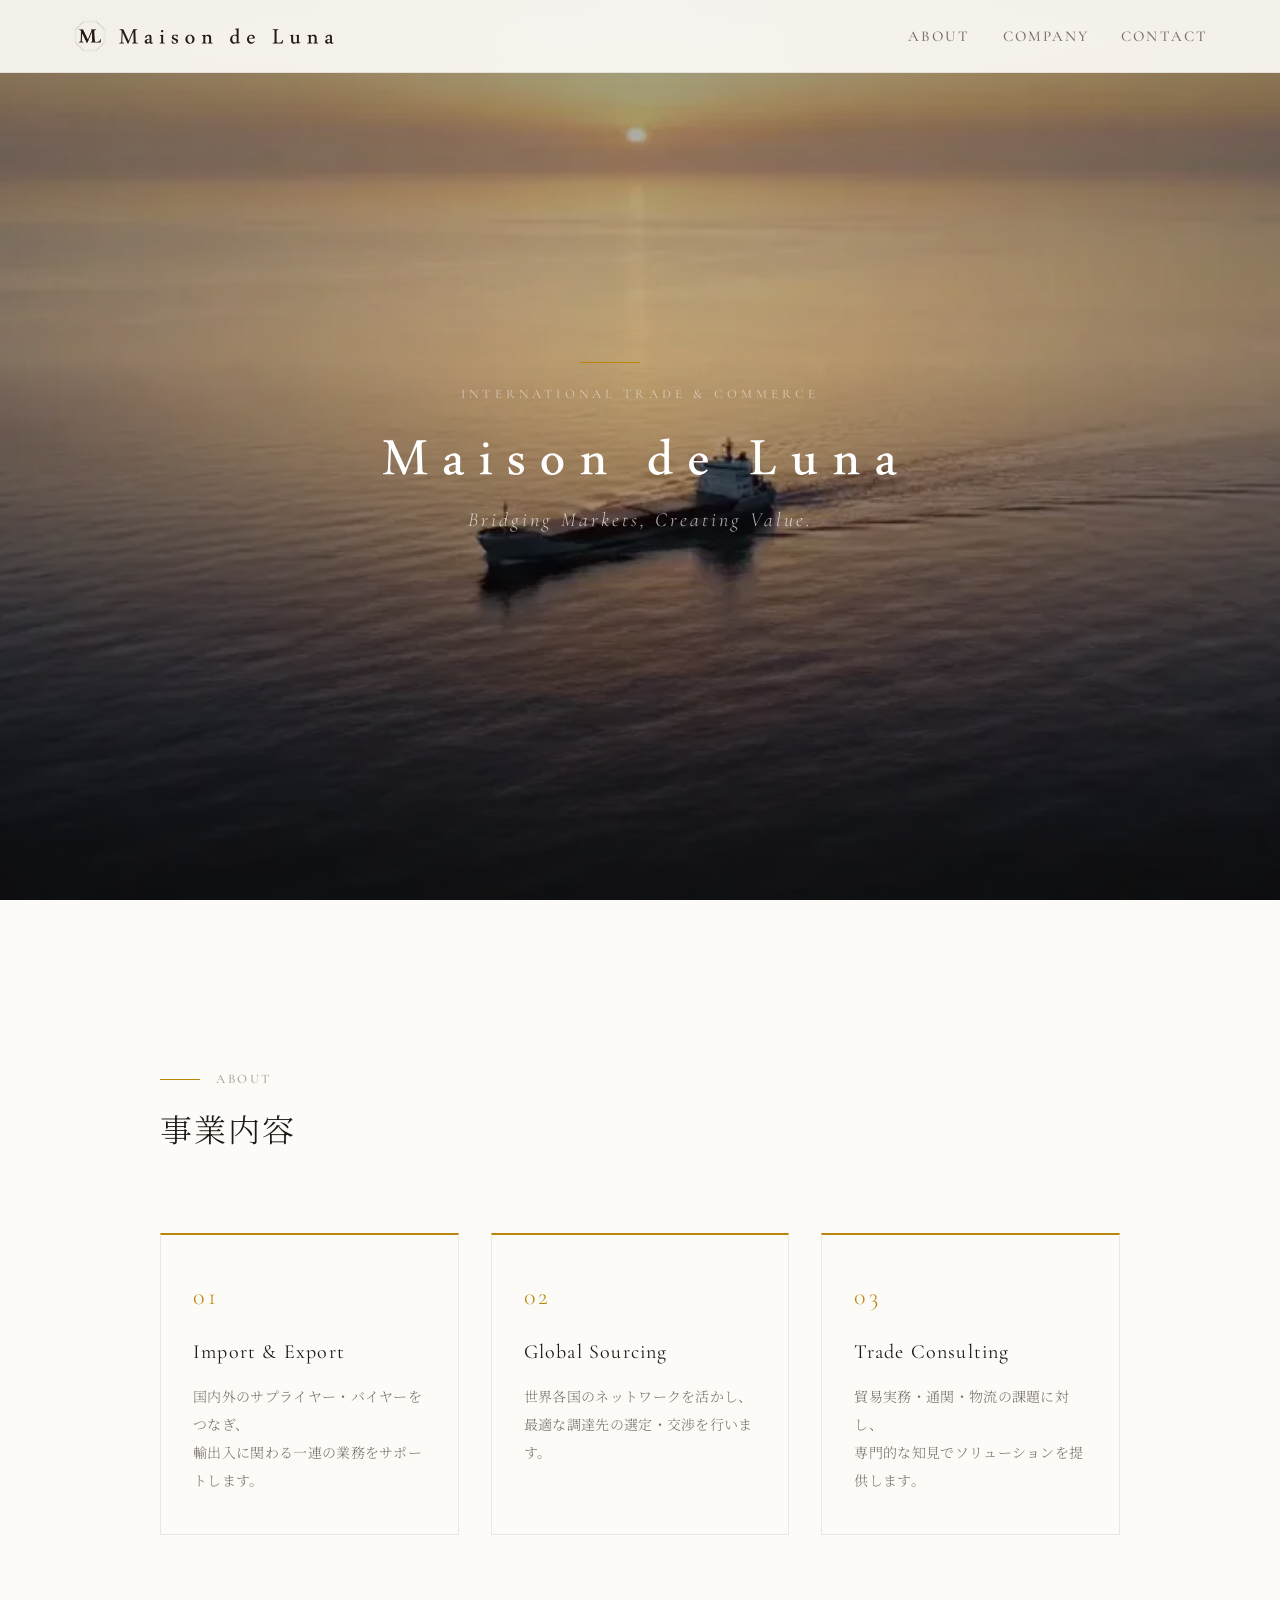
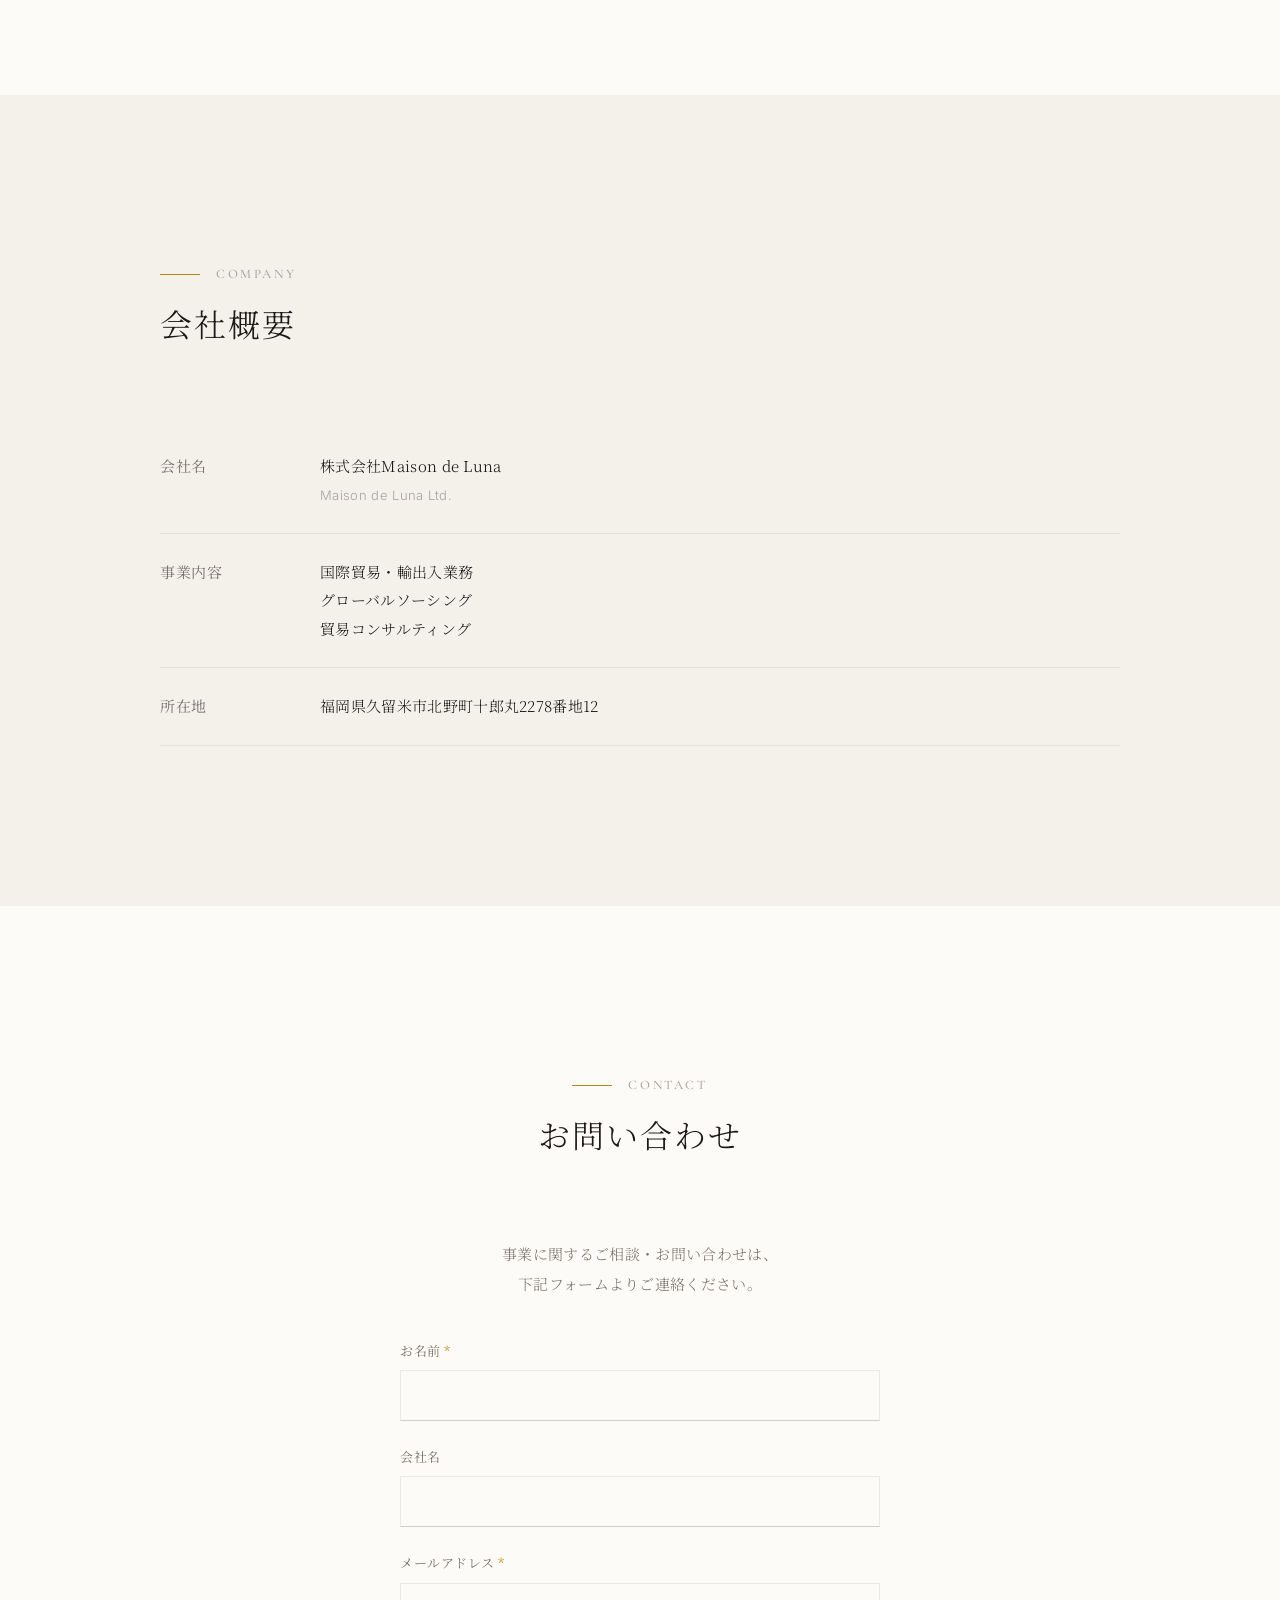
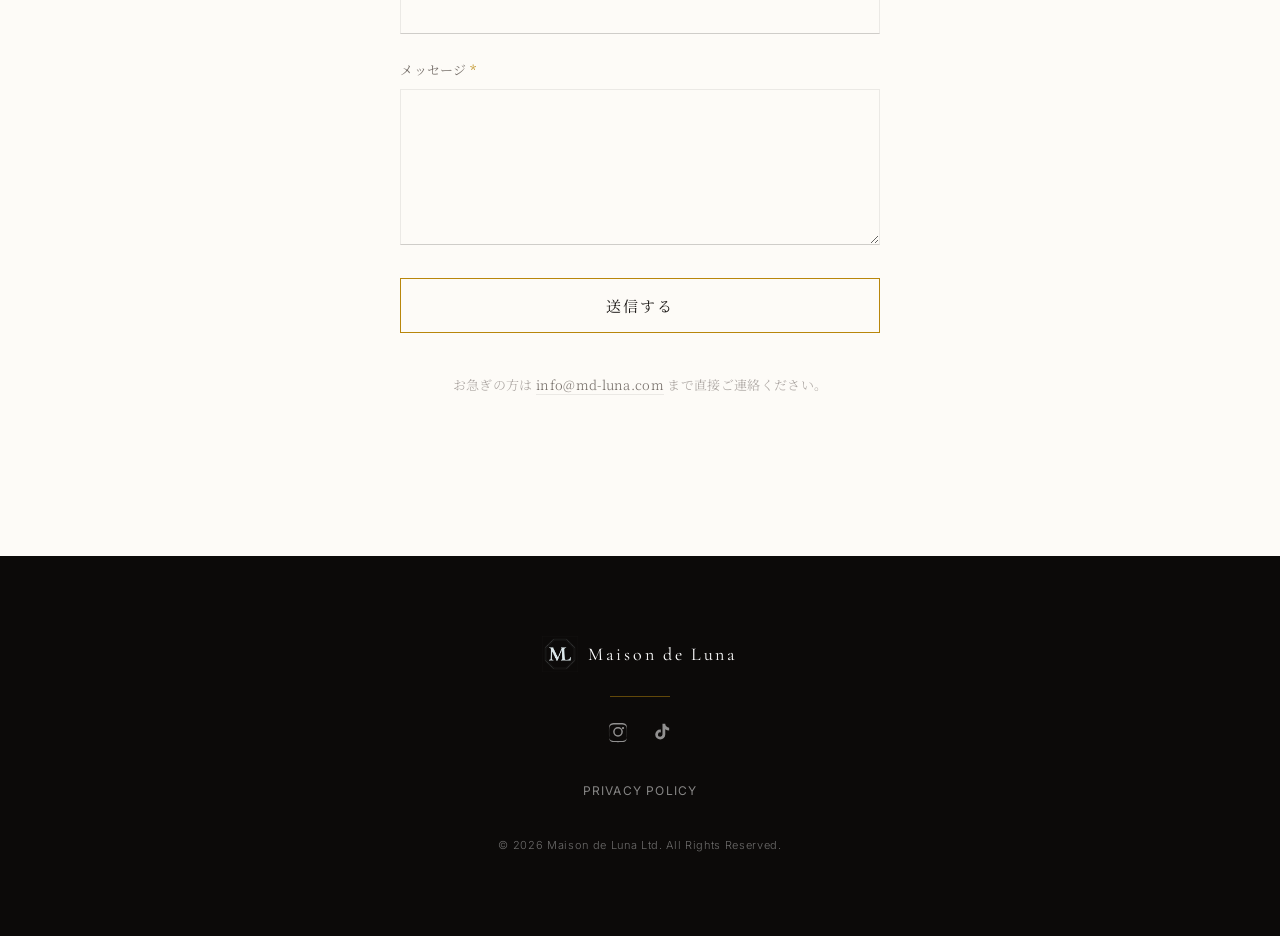
==== index.html @ da2bc2e0 "fix: ヘッダー/KVワードマークからLtd.を除去（Maison de Luna）" ====
<!DOCTYPE html>
<html lang="ja">
<head>
  <meta charset="UTF-8">
  <meta name="viewport" content="width=device-width, initial-scale=1.0">
  <!-- Google Tag Manager -->
  <script>(function(w,d,s,l,i){w[l]=w[l]||[];w[l].push({'gtm.start':
  new Date().getTime(),event:'gtm.js'});var f=d.getElementsByTagName(s)[0],
  j=d.createElement(s),dl=l!='dataLayer'?'&l='+l:'';j.async=true;j.src=
  'https://www.googletagmanager.com/gtm.js?id='+i+dl;f.parentNode.insertBefore(j,f);
  })(window,document,'script','dataLayer','GTM-WRMP6C37');</script>
  <!-- End Google Tag Manager -->
  <title>Maison de Luna | International Trade & Commerce</title>
  <meta name="description" content="Maison de Luna Ltd. — グローバルな視点と確かなネットワークで、国際貿易・輸出入ビジネスをサポートします。">
  <meta property="og:title" content="Maison de Luna | International Trade & Commerce">
  <meta property="og:description" content="グローバルな視点と確かなネットワークで、国際貿易・輸出入ビジネスをサポートします。">
  <meta property="og:type" content="website">
  <meta property="og:url" content="https://md-luna.com/">
  <meta property="og:image" content="https://md-luna.com/assets/og-image-wide.webp">
  <meta property="og:image:width" content="1344">
  <meta property="og:image:height" content="768">
  <link rel="icon" type="image/webp" href="assets/logo.png">
  <link rel="apple-touch-icon" href="assets/logo.png">
  <link rel="preconnect" href="https://fonts.googleapis.com">
  <link rel="preconnect" href="https://fonts.gstatic.com" crossorigin>
  <link href="https://fonts.googleapis.com/css2?family=Cormorant+Garamond:ital,wght@0,300;0,400;0,500;1,300&family=Inter:wght@300;400&family=Noto+Serif+JP:wght@300;400&display=swap" rel="stylesheet">
  <link rel="stylesheet" href="styles.css">
</head>
<body>

  <!-- Google Tag Manager (noscript) -->
  <noscript><iframe src="https://www.googletagmanager.com/ns.html?id=GTM-WRMP6C37"
  height="0" width="0" style="display:none;visibility:hidden"></iframe></noscript>
  <!-- End Google Tag Manager (noscript) -->

  <!-- ===== Header ===== -->
  <header class="header">
    <div class="header__inner">
      <a href="/" class="header__logo">
        <img src="assets/logo.png" alt="" class="header__logo-image">
        <img src="assets/logo_name.svg" alt="Maison de Luna" class="header__logo-name">
      </a>
      <nav class="header__nav" aria-label="Primary">
        <a href="#about">About</a>
        <a href="#company">Company</a>
        <a href="#contact">Contact</a>
      </nav>
    </div>
  </header>

  <!-- ===== Hero ===== -->
  <section class="hero">
    <video class="hero__video" autoplay muted loop playsinline poster="assets/hero-bg.webp" aria-hidden="true">
      <source src="assets/hero-bg.mp4" type="video/mp4">
    </video>
    <div class="hero__ornament" aria-hidden="true"></div>
    <div class="hero__inner">
      <p class="hero__sub">International Trade & Commerce</p>
      <h1 class="hero__title"><img src="assets/logo_name.svg" alt="Maison de Luna" class="hero__title-logo"></h1>
      <p class="hero__lead">Bridging Markets, Creating Value.</p>
    </div>
  </section>

  <!-- ===== About ===== -->
  <section class="section" id="about">
    <div class="section__inner">
      <span class="section__label js-reveal">About</span>
      <h2 class="section__heading js-reveal">事業内容</h2>

      <div class="about-grid">
        <div class="about-card js-reveal">
          <span class="about-card__num">01</span>
          <h3 class="about-card__title">Import & Export</h3>
          <p class="about-card__text">国内外のサプライヤー・バイヤーをつなぎ、<br>輸出入に関わる一連の業務をサポートします。</p>
        </div>
        <div class="about-card js-reveal">
          <span class="about-card__num">02</span>
          <h3 class="about-card__title">Global Sourcing</h3>
          <p class="about-card__text">世界各国のネットワークを活かし、<br>最適な調達先の選定・交渉を行います。</p>
        </div>
        <div class="about-card js-reveal">
          <span class="about-card__num">03</span>
          <h3 class="about-card__title">Trade Consulting</h3>
          <p class="about-card__text">貿易実務・通関・物流の課題に対し、<br>専門的な知見でソリューションを提供します。</p>
        </div>
      </div>
    </div>
  </section>

  <!-- ===== Company ===== -->
  <section class="section section--dark" id="company">
    <div class="section__inner">
      <span class="section__label js-reveal">Company</span>
      <h2 class="section__heading js-reveal">会社概要</h2>

      <table class="info-table js-reveal">
        <tbody>
          <tr>
            <th>会社名</th>
            <td>株式会社Maison de Luna<br><span class="info-table__en">Maison de Luna Ltd.</span></td>
          </tr>
          <tr>
            <th>事業内容</th>
            <td>国際貿易・輸出入業務<br>グローバルソーシング<br>貿易コンサルティング</td>
          </tr>
          <tr>
            <th>所在地</th>
            <td>福岡県久留米市北野町十郎丸2278番地12</td>
          </tr>
        </tbody>
      </table>
    </div>
  </section>

  <!-- ===== Contact ===== -->
  <section class="section" id="contact">
    <div class="section__inner section__inner--narrow">
      <span class="section__label js-reveal">Contact</span>
      <h2 class="section__heading js-reveal">お問い合わせ</h2>
      <p class="contact-lead js-reveal">事業に関するご相談・お問い合わせは、<br>下記フォームよりご連絡ください。</p>

      <form class="contact-form js-reveal" action="https://formspree.io/f/xqewqoyg" method="POST">
        <div class="contact-form__group">
          <label class="contact-form__label" for="name">お名前 <span class="contact-form__required">*</span></label>
          <input class="contact-form__input" type="text" id="name" name="name" required autocomplete="name">
        </div>
        <div class="contact-form__group">
          <label class="contact-form__label" for="company">会社名</label>
          <input class="contact-form__input" type="text" id="company" name="company" autocomplete="organization">
        </div>
        <div class="contact-form__group">
          <label class="contact-form__label" for="email">メールアドレス <span class="contact-form__required">*</span></label>
          <input class="contact-form__input" type="email" id="email" name="email" required autocomplete="email">
        </div>
        <div class="contact-form__group">
          <label class="contact-form__label" for="message">メッセージ <span class="contact-form__required">*</span></label>
          <textarea class="contact-form__textarea" id="message" name="message" rows="6" required></textarea>
        </div>
        <button class="contact-form__submit" type="submit">送信する</button>
      </form>

      <p class="contact-note js-reveal">お急ぎの方は <a href="mailto:info@md-luna.com">info@md-luna.com</a> まで直接ご連絡ください。</p>
    </div>
  </section>

  <!-- ===== Footer ===== -->
  <footer class="footer">
    <div class="footer__inner">
      <p class="footer__logo">
        <img src="assets/logo.png" alt="Maison de Luna" class="footer__logo-image">
        Maison de Luna
      </p>
      <span class="footer__separator" aria-hidden="true"></span>
      <div class="footer__social">
        <a href="https://www.instagram.com/maison_de_luna_jp/" target="_blank" rel="noopener noreferrer" aria-label="Instagram（新しいタブで開く）">
          <svg class="footer__social-icon" viewBox="0 0 24 24" aria-hidden="true" focusable="false"><path d="M12 2.16c3.2 0 3.58.01 4.85.07 1.17.05 1.8.25 2.23.41.56.22.96.48 1.38.9.42.42.68.82.9 1.38.16.42.36 1.06.41 2.23.06 1.27.07 1.65.07 4.85s-.01 3.58-.07 4.85c-.05 1.17-.25 1.8-.41 2.23-.22.56-.48.96-.9 1.38-.42.42-.82.68-1.38.9-.42.16-1.06.36-2.23.41-1.27.06-1.65.07-4.85.07s-3.58-.01-4.85-.07c-1.17-.05-1.8-.25-2.23-.41a3.72 3.72 0 0 1-1.38-.9 3.72 3.72 0 0 1-.9-1.38c-.16-.42-.36-1.06-.41-2.23C2.17 15.58 2.16 15.2 2.16 12s.01-3.58.07-4.85c.05-1.17.25-1.8.41-2.23.22-.56.48-.96.9-1.38.42-.42.82-.68 1.38-.9.42-.16 1.06-.36 2.23-.41C8.42 2.17 8.8 2.16 12 2.16Zm0 1.62c-3.15 0-3.52.01-4.76.07-1.15.05-1.77.24-2.19.41-.55.21-.94.47-1.35.88-.41.41-.67.8-.88 1.35-.16.42-.36 1.04-.41 2.19-.06 1.24-.07 1.61-.07 4.76s.01 3.52.07 4.76c.05 1.15.24 1.77.41 2.19.21.55.47.94.88 1.35.41.41.8.67 1.35.88.42.16 1.04.36 2.19.41 1.24.06 1.61.07 4.76.07s3.52-.01 4.76-.07c1.15-.05 1.77-.24 2.19-.41.55-.21.94-.47 1.35-.88.41-.41.67-.8.88-1.35.16-.42.36-1.04.41-2.19.06-1.24.07-1.61.07-4.76s-.01-3.52-.07-4.76c-.05-1.15-.24-1.77-.41-2.19a3.63 3.63 0 0 0-.88-1.35 3.63 3.63 0 0 0-1.35-.88c-.42-.16-1.04-.36-2.19-.41-1.24-.06-1.61-.07-4.76-.07Zm0 2.76a5.3 5.3 0 1 1 0 10.6 5.3 5.3 0 0 1 0-10.6Zm0 1.62a3.68 3.68 0 1 0 0 7.36 3.68 3.68 0 0 0 0-7.36Zm5.49-1.63a1.24 1.24 0 1 1 0 2.48 1.24 1.24 0 0 1 0-2.48Z"/></svg>
        </a>
        <a href="https://www.tiktok.com/@maison_de_luna_jp" target="_blank" rel="noopener noreferrer" aria-label="TikTok（新しいタブで開く）">
          <svg class="footer__social-icon" viewBox="0 0 24 24" aria-hidden="true" focusable="false"><path d="M16.6 5.82a4.28 4.28 0 0 1-1.05-2.82h-3.02v11.86a2.44 2.44 0 0 1-2.44 2.35 2.44 2.44 0 1 1 .64-4.79V9.36a5.48 5.48 0 0 0-.64-.04 5.48 5.48 0 1 0 5.48 5.48V8.98a7.26 7.26 0 0 0 4.24 1.36V7.32a4.28 4.28 0 0 1-3.21-1.5Z"/></svg>
        </a>
      </div>
      <nav class="footer__nav">
        <a href="/privacy.html">Privacy Policy</a>
      </nav>
      <p class="footer__copy">&copy; 2026 Maison de Luna Ltd. All Rights Reserved.</p>
    </div>
  </footer>

  <script>
    // Scroll reveal — IntersectionObserver
    const observer = new IntersectionObserver((entries) => {
      entries.forEach(entry => {
        if (entry.isIntersecting) {
          entry.target.classList.add('is-visible');
          observer.unobserve(entry.target);
        }
      });
    }, { threshold: 0.15 });

    document.querySelectorAll('.js-reveal').forEach(el => observer.observe(el));

    // Header scroll state
    let ticking = false;
    window.addEventListener('scroll', () => {
      if (!ticking) {
        requestAnimationFrame(() => {
          document.querySelector('.header').classList.toggle('header--scrolled', window.scrollY > 10);
          ticking = false;
        });
        ticking = true;
      }
    });
  </script>

</body>
</html>
---- styles.css ----
/* ========================================
   Maison de Luna — Corporate Site
   Design: Luxury / Warm Monotone / Serif
   ======================================== */

/* --- Custom Properties --- */
:root {
  --color-bg: #FDFBF7;
  --color-bg-alt: #F4F1EB;
  --color-text: #1C1917;
  --color-text-muted: #78716C;
  --color-text-light: #A8A29E;
  --color-accent: #B8860B;
  --color-accent-light: rgba(184, 134, 11, 0.12);
  --color-border: rgba(28, 25, 23, 0.08);
  --color-hero-bg: #0C0A09;
  --color-footer-bg: #0C0A09;

  --font-serif: "Cormorant Garamond", "Noto Serif JP", serif;
  --font-sans: "Inter", "Noto Serif JP", sans-serif;
  --font-body-jp: "Noto Serif JP", serif;

  --ease-luxury: cubic-bezier(0.25, 0.46, 0.45, 0.94);
}

/* --- Reset & Base --- */
*,
*::before,
*::after {
  margin: 0;
  padding: 0;
  box-sizing: border-box;
}

html {
  font-size: 16px;
  scroll-behavior: smooth;
  -webkit-font-smoothing: antialiased;
  -moz-osx-font-smoothing: grayscale;
}

body {
  font-family: var(--font-sans);
  font-weight: 300;
  color: var(--color-text);
  background: var(--color-bg);
  line-height: 1.8;
  letter-spacing: 0.02em;
}

a {
  color: inherit;
  text-decoration: none;
}

img {
  max-width: 100%;
  height: auto;
  display: block;
}

/* --- Scroll offset for fixed header --- */
[id] {
  scroll-margin-top: 80px;
}

/* --- Header --- */
.header {
  position: fixed;
  top: 0;
  left: 0;
  right: 0;
  z-index: 100;
  background: rgba(253, 251, 247, 0.92);
  backdrop-filter: blur(12px);
  -webkit-backdrop-filter: blur(12px);
  border-bottom: 1px solid var(--color-border);
  transition: box-shadow 0.4s var(--ease-luxury), border-color 0.4s var(--ease-luxury);
}

.header--scrolled {
  box-shadow: 0 1px 20px rgba(0, 0, 0, 0.04);
  border-bottom-color: rgba(28, 25, 23, 0.1);
}

.header__inner {
  max-width: 1200px;
  margin: 0 auto;
  padding: 0 32px;
  height: 72px;
  display: flex;
  align-items: center;
  justify-content: space-between;
}

.header__logo {
  display: flex;
  align-items: center;
  gap: 10px;
  font-family: var(--font-serif);
  font-size: 1.25rem;
  font-weight: 400;
  letter-spacing: 0.12em;
  color: var(--color-text);
}

.header__logo-image {
  height: 36px;
  width: auto;
}

.header__logo-name {
  height: 18px;
  width: auto;
}

.header__nav {
  display: flex;
  gap: 32px;
}

.header__nav a {
  position: relative;
  font-family: var(--font-serif);
  font-size: 0.9375rem;
  font-weight: 500;
  letter-spacing: 0.14em;
  text-transform: uppercase;
  color: var(--color-text-muted);
  transition: color 0.3s var(--ease-luxury);
}

.header__nav a::after {
  content: "";
  position: absolute;
  bottom: -4px;
  left: 0;
  width: 100%;
  height: 1px;
  background: var(--color-accent);
  transform: scaleX(0);
  transform-origin: left;
  transition: transform 0.4s var(--ease-luxury);
}

.header__nav a:hover {
  color: var(--color-text);
}

.header__nav a:hover::after {
  transform: scaleX(1);
}

/* --- Hero --- */
.hero {
  min-height: 100vh;
  display: flex;
  align-items: center;
  justify-content: center;
  text-align: center;
  background: var(--color-hero-bg);
  color: #fff;
  position: relative;
  overflow: hidden;
}

.hero__video {
  position: absolute;
  inset: 0;
  width: 100%;
  height: 100%;
  object-fit: cover;
}

.hero::before {
  content: "";
  position: absolute;
  inset: 0;
  background: linear-gradient(180deg, rgba(12, 10, 9, 0.4) 0%, rgba(12, 10, 9, 0.2) 40%, rgba(12, 10, 9, 0.6) 100%);
  z-index: 1;
}

.hero::after {
  content: "";
  position: absolute;
  top: 65%;
  left: 50%;
  transform: translateX(-50%);
  width: min(40%, 320px);
  height: 1px;
  background: linear-gradient(90deg, transparent, rgba(184, 134, 11, 0.3), transparent);
  animation: heroLine 1.8s var(--ease-luxury) 1.5s both;
}

.hero__inner {
  position: relative;
  z-index: 1;
  padding: 0 32px;
}

/* Hero ornament — crescent moon arc */
.hero__ornament {
  position: absolute;
  top: 50%;
  left: 50%;
  transform: translate(-50%, -50%);
  width: 240px;
  height: 240px;
  border: 1px solid rgba(184, 134, 11, 0.08);
  border-radius: 50%;
  pointer-events: none;
  z-index: 2;
  animation: heroOrnament 2s var(--ease-luxury) 0.3s both;
}

.hero__sub {
  font-family: var(--font-serif);
  font-size: 0.8125rem;
  font-weight: 500;
  letter-spacing: 0.32em;
  text-transform: uppercase;
  color: rgba(255, 255, 255, 0.45);
  margin-bottom: 28px;
  position: relative;
  display: inline-block;
  animation: heroFadeUp 1s var(--ease-luxury) 0.3s both;
}

.hero__sub::before {
  content: "";
  display: block;
  width: 60px;
  height: 1px;
  background: var(--color-accent);
  margin: 0 auto 20px;
  animation: heroLine 1s var(--ease-luxury) 0.1s both;
}

.hero__title {
  font-family: var(--font-serif);
  font-size: clamp(2.5rem, 6vw, 4.5rem);
  font-weight: 300;
  letter-spacing: 0.20em;
  line-height: 1.2;
  margin-bottom: 24px;
  animation: heroFadeUp 1.2s var(--ease-luxury) 0.6s both;
}

/* KV ワードマーク（logo_name.svg）。内部塗り(near-black)を純白へ反転して動画上で表示 */
.hero__title-logo {
  display: block;
  width: min(520px, 74vw);
  max-width: 100%;
  height: auto;
  margin: 0 auto;
  filter: brightness(0) invert(1);
}

.hero__lead {
  font-family: var(--font-serif);
  font-size: clamp(1rem, 2vw, 1.25rem);
  font-weight: 300;
  font-style: italic;
  letter-spacing: 0.15em;
  color: rgba(255, 255, 255, 0.7);
  animation: heroFadeUp 1s var(--ease-luxury) 1.2s both;
}

/* Hero Animations */
@keyframes heroFadeUp {
  from {
    opacity: 0;
    transform: translateY(24px);
  }
  to {
    opacity: 1;
    transform: translateY(0);
  }
}

@keyframes heroLine {
  from {
    opacity: 0;
    transform: translateX(-50%) scaleX(0);
  }
  to {
    opacity: 1;
    transform: translateX(-50%) scaleX(1);
  }
}

@keyframes heroOrnament {
  from {
    opacity: 0;
    transform: translate(-50%, -50%) scale(0.8);
  }
  to {
    opacity: 1;
    transform: translate(-50%, -50%) scale(1);
  }
}

/* --- Section --- */
.section {
  padding: 160px 32px;
}

.section--dark {
  background: var(--color-bg-alt);
}

.section__inner {
  max-width: 960px;
  margin: 0 auto;
}

.section__inner--narrow {
  max-width: 640px;
  margin: 0 auto;
  text-align: center;
}

.section__label {
  display: inline-flex;
  align-items: center;
  gap: 16px;
  font-family: var(--font-serif);
  font-size: 0.8125rem;
  font-weight: 500;
  letter-spacing: 0.2em;
  text-transform: uppercase;
  color: var(--color-text-light);
  margin-bottom: 12px;
}

.section__label::before {
  content: "";
  display: block;
  width: 40px;
  height: 1px;
  background: var(--color-accent);
}

.section__heading {
  font-family: var(--font-serif);
  font-size: 2rem;
  font-weight: 300;
  letter-spacing: 0.06em;
  margin-bottom: 72px;
}

/* --- About Grid --- */
.about-grid {
  display: grid;
  grid-template-columns: repeat(3, 1fr);
  gap: 32px;
}

.about-card {
  padding: 40px 32px;
  border: 1px solid var(--color-border);
  border-top: 2px solid var(--color-accent);
  transition: transform 0.4s var(--ease-luxury), box-shadow 0.4s var(--ease-luxury);
}

.about-card:hover {
  transform: translateY(-4px);
  box-shadow: 0 12px 40px rgba(0, 0, 0, 0.06);
}

.about-card__num {
  display: block;
  font-family: var(--font-serif);
  font-size: 1.5rem;
  font-weight: 300;
  letter-spacing: 0.15em;
  color: var(--color-accent);
  margin-bottom: 16px;
}

.about-card__title {
  font-family: var(--font-serif);
  font-size: 1.25rem;
  font-weight: 400;
  letter-spacing: 0.06em;
  margin-bottom: 12px;
}

.about-card__text {
  font-family: var(--font-body-jp);
  font-size: 0.875rem;
  line-height: 2;
  color: var(--color-text-muted);
}

/* --- Info Table --- */
.info-table {
  width: 100%;
  border-collapse: collapse;
}

.info-table tr {
  border-bottom: 1px solid var(--color-border);
}

.info-table th,
.info-table td {
  padding: 24px 0;
  font-size: 0.9375rem;
  font-weight: 300;
  text-align: left;
  vertical-align: top;
}

.info-table th {
  width: 160px;
  color: var(--color-text-muted);
  font-family: var(--font-body-jp);
  font-weight: 400;
  letter-spacing: 0.04em;
}

.info-table td {
  font-family: var(--font-body-jp);
  color: var(--color-text);
  line-height: 1.9;
}

.info-table__en {
  font-family: var(--font-sans);
  font-size: 0.8125rem;
  color: var(--color-text-light);
}

/* --- Contact --- */
.contact-lead {
  font-family: var(--font-body-jp);
  font-size: 0.9375rem;
  color: var(--color-text-muted);
  line-height: 2;
  margin-bottom: 40px;
}

.contact-email {
  display: inline-block;
  font-family: var(--font-sans);
  font-size: 1.125rem;
  font-weight: 400;
  letter-spacing: 0.12em;
  color: var(--color-text);
  padding: 16px 48px;
  border: 1px solid var(--color-accent);
  transition: all 0.4s var(--ease-luxury);
}

.contact-email:hover {
  background: var(--color-accent);
  color: #fff;
  transform: scale(1.02);
}

/* --- Contact Form --- */
.contact-form {
  max-width: 480px;
  margin: 0 auto 40px;
  text-align: left;
}

.contact-form__group {
  margin-bottom: 24px;
}

.contact-form__label {
  display: block;
  font-family: var(--font-body-jp);
  font-size: 0.8125rem;
  font-weight: 400;
  letter-spacing: 0.04em;
  color: var(--color-text-muted);
  margin-bottom: 8px;
}

.contact-form__required {
  color: var(--color-accent);
}

.contact-form__input,
.contact-form__textarea {
  width: 100%;
  font-family: var(--font-body-jp);
  font-size: 0.9375rem;
  font-weight: 300;
  color: var(--color-text);
  background: var(--color-bg);
  border: 1px solid var(--color-border);
  border-bottom: 1px solid rgba(28, 25, 23, 0.2);
  padding: 14px 16px;
  outline: none;
  transition: border-color 0.3s var(--ease-luxury), outline-color 0.3s var(--ease-luxury);
}

.contact-form__input:focus,
.contact-form__textarea:focus {
  border-color: var(--color-accent);
  outline: 2px solid var(--color-accent);
  outline-offset: 2px;
}

.contact-form__textarea {
  resize: vertical;
  min-height: 140px;
}

.contact-form__submit {
  display: block;
  width: 100%;
  font-family: var(--font-body-jp);
  font-size: 0.9375rem;
  font-weight: 400;
  letter-spacing: 0.12em;
  color: var(--color-text);
  background: transparent;
  border: 1px solid var(--color-accent);
  padding: 16px;
  cursor: pointer;
  transition: all 0.4s var(--ease-luxury);
}

.contact-form__submit:hover {
  background: var(--color-accent);
  color: #fff;
  transform: scale(1.02);
}

.contact-note {
  font-family: var(--font-body-jp);
  font-size: 0.8125rem;
  color: var(--color-text-light);
  text-align: center;
}

.contact-note a {
  color: var(--color-text-muted);
  border-bottom: 1px solid var(--color-border);
  transition: color 0.3s var(--ease-luxury), border-color 0.3s var(--ease-luxury);
}

.contact-note a:hover {
  color: var(--color-accent);
  border-color: var(--color-accent);
}

/* --- Footer --- */
.footer {
  background: var(--color-footer-bg);
  color: #fff;
  padding: 80px 32px;
  text-align: center;
}

.footer__inner {
  max-width: 960px;
  margin: 0 auto;
}

.footer__logo {
  display: flex;
  align-items: center;
  justify-content: center;
  gap: 10px;
  font-family: var(--font-serif);
  font-size: 1.125rem;
  font-weight: 400;
  letter-spacing: 0.15em;
  margin-bottom: 24px;
}

.footer__logo-image {
  height: 36px;
  width: auto;
  filter: invert(1);
}

.footer__separator {
  display: block;
  width: 60px;
  height: 1px;
  background: var(--color-accent);
  margin: 0 auto 24px;
  opacity: 0.5;
}

/* --- Footer Social --- */
.footer__social {
  display: flex;
  align-items: center;
  justify-content: center;
  gap: 22px;
  margin-bottom: 32px;
}

.footer__social a {
  display: inline-flex;
  color: rgba(255, 255, 255, 0.55);
  transition: color 0.3s var(--ease-luxury);
}

.footer__social a:hover {
  color: var(--color-accent);
}

.footer__social a:focus-visible {
  outline: 2px solid var(--color-accent);
  outline-offset: 4px;
  border-radius: 2px;
}

.footer__social-icon {
  width: 22px;
  height: 22px;
  fill: currentColor;
  display: block;
}

.footer__nav {
  margin-bottom: 32px;
}

.footer__nav a {
  position: relative;
  font-size: 0.75rem;
  font-weight: 400;
  letter-spacing: 0.1em;
  text-transform: uppercase;
  color: rgba(255, 255, 255, 0.5);
  transition: color 0.3s var(--ease-luxury);
}

.footer__nav a:hover {
  color: #fff;
}

.footer__copy {
  font-size: 0.6875rem;
  color: rgba(255, 255, 255, 0.4);
  letter-spacing: 0.06em;
}

/* --- Privacy Page --- */
.section--privacy {
  padding-top: 160px;
}

.privacy-body {
  max-width: 720px;
}

.privacy-body p {
  font-family: var(--font-body-jp);
  font-size: 0.9375rem;
  color: var(--color-text-muted);
  line-height: 2;
  margin-bottom: 20px;
}

.privacy-body h2 {
  font-family: var(--font-serif);
  font-size: 1.0625rem;
  font-weight: 400;
  letter-spacing: 0.04em;
  color: var(--color-text);
  margin-top: 40px;
  margin-bottom: 12px;
}

.privacy-body ul {
  margin: 0 0 20px 24px;
  font-family: var(--font-body-jp);
  font-size: 0.9375rem;
  color: var(--color-text-muted);
  line-height: 2;
}

.privacy-date {
  margin-top: 56px;
  font-size: 0.8125rem;
  color: var(--color-text-light);
}

/* --- Scroll Reveal Animation --- */
.js-reveal {
  opacity: 0;
  transform: translateY(24px);
  transition: opacity 0.8s var(--ease-luxury), transform 0.8s var(--ease-luxury);
}

.js-reveal.is-visible {
  opacity: 1;
  transform: translateY(0);
}

/* Stagger delays for about cards */
.about-card.js-reveal:nth-child(2) { transition-delay: 0.15s; }
.about-card.js-reveal:nth-child(3) { transition-delay: 0.3s; }

/* --- Responsive --- */
@media (max-width: 768px) {
  [id] {
    scroll-margin-top: 68px;
  }

  .header__inner {
    padding: 0 10px;
    height: 60px;
  }

  .header__nav {
    gap: 20px;
  }

  .header__nav a {
    font-size: 0.8125rem;
    letter-spacing: 0.1em;
  }

  /* モバイルはヘッダー幅が狭く、長いワードマーク＋ナビが収まらないため
     ヘッダーは月マーク(logo.png)のみ表示。ワードマークはヒーローで大きく見せる */
  .header__logo-name {
    display: none;
  }

  .hero {
    min-height: 85vh;
  }

  .hero__sub {
    font-size: 0.625rem;
    letter-spacing: 0.08em;
  }

  .hero__ornament {
    width: 160px;
    height: 160px;
  }

  .section {
    padding: 100px 24px;
  }

  .section__heading {
    font-size: 1.625rem;
    margin-bottom: 48px;
  }

  .about-grid {
    grid-template-columns: 1fr;
    gap: 24px;
  }

  .about-card {
    padding: 32px 24px;
  }

  .info-table th {
    display: block;
    width: 100%;
    padding-bottom: 4px;
  }

  .info-table td {
    display: block;
    padding-top: 0;
    padding-bottom: 20px;
  }

  .contact-email {
    display: block;
    width: 100%;
    text-align: center;
    font-size: 0.9375rem;
    padding: 16px 24px;
  }

  .section--privacy {
    padding-top: 100px;
  }

  .footer {
    padding: 56px 20px;
  }

  /* Smaller reveal distance on mobile */
  .js-reveal {
    transform: translateY(16px);
  }
}

/* --- Accessibility --- */
@media (prefers-reduced-motion: reduce) {
  .js-reveal {
    opacity: 1;
    transform: none;
    transition: none;
  }
  .hero__inner * {
    animation: none !important;
    opacity: 1 !important;
    transform: none !important;
  }
  .hero__ornament {
    animation: none !important;
    opacity: 1 !important;
  }
  .hero::after {
    animation: none !important;
    opacity: 1 !important;
  }
  html {
    scroll-behavior: auto;
  }
}
/* cache-bust 1776503434 */
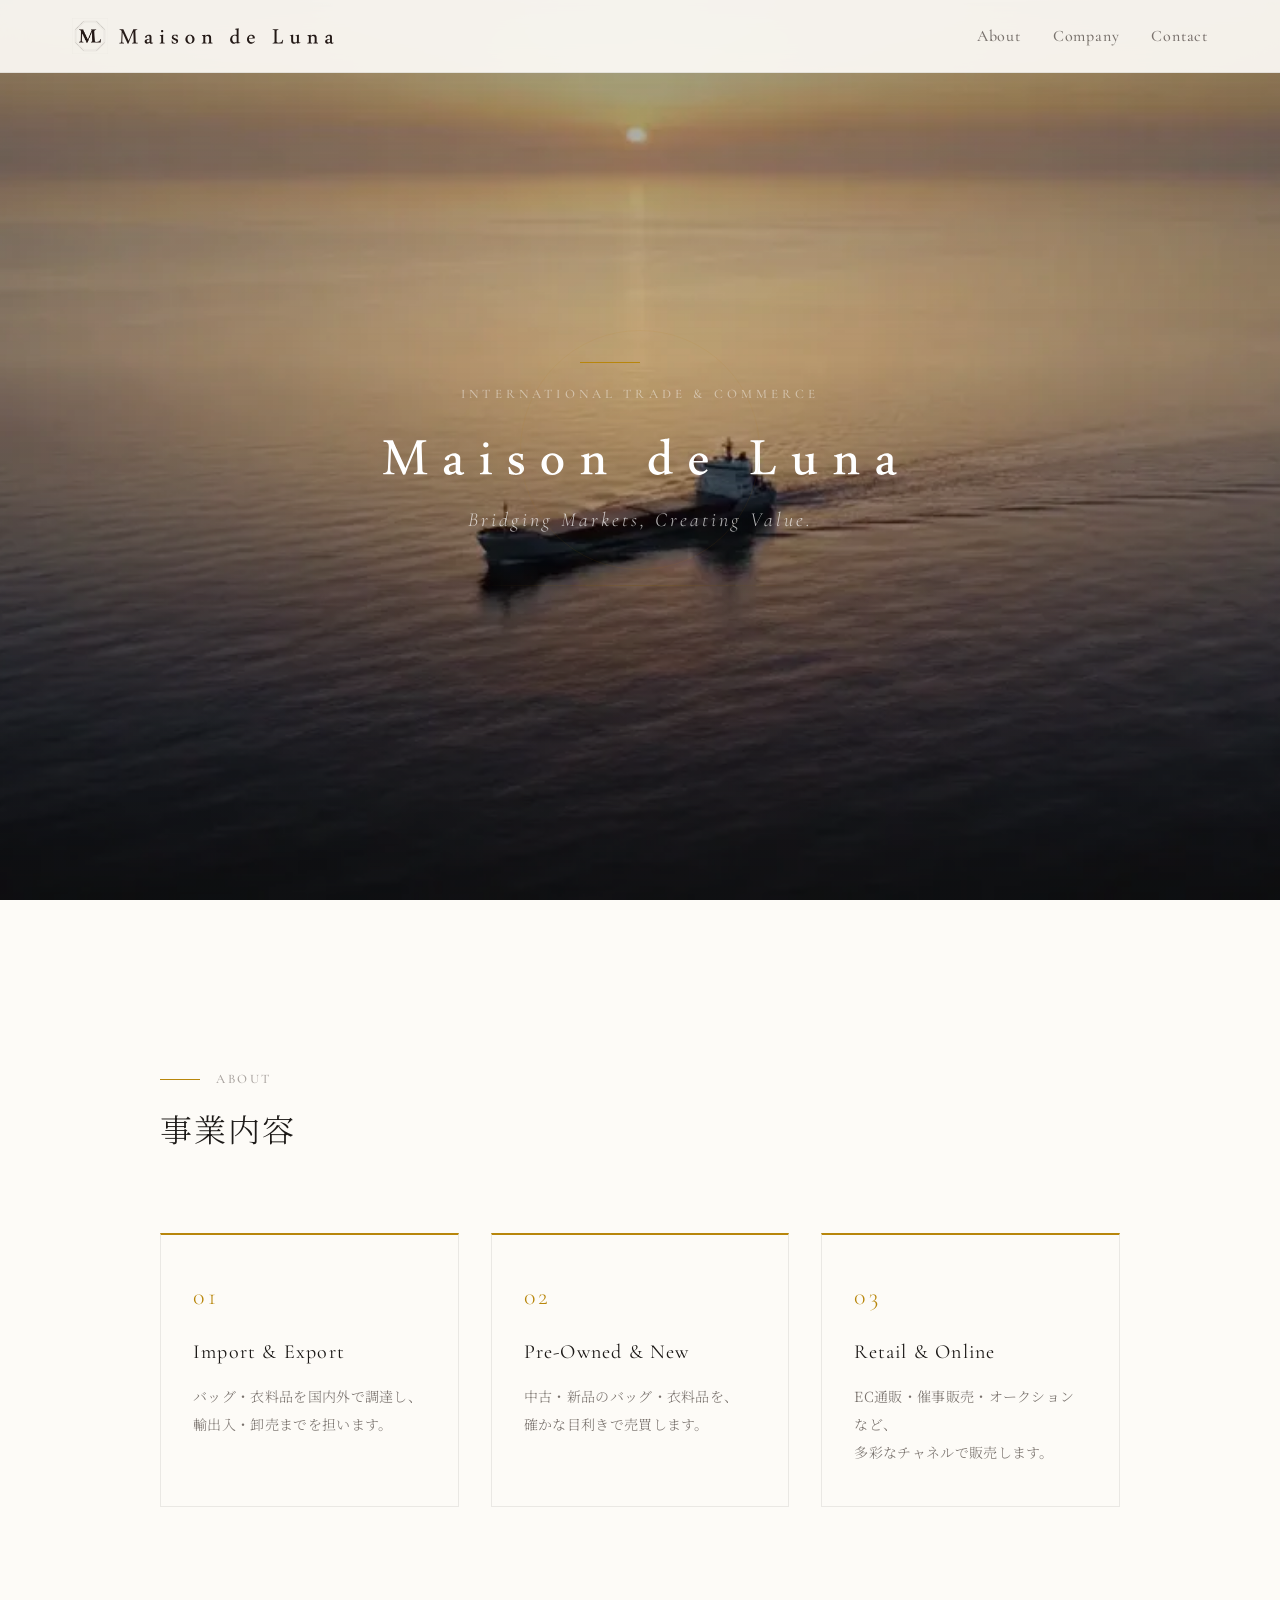
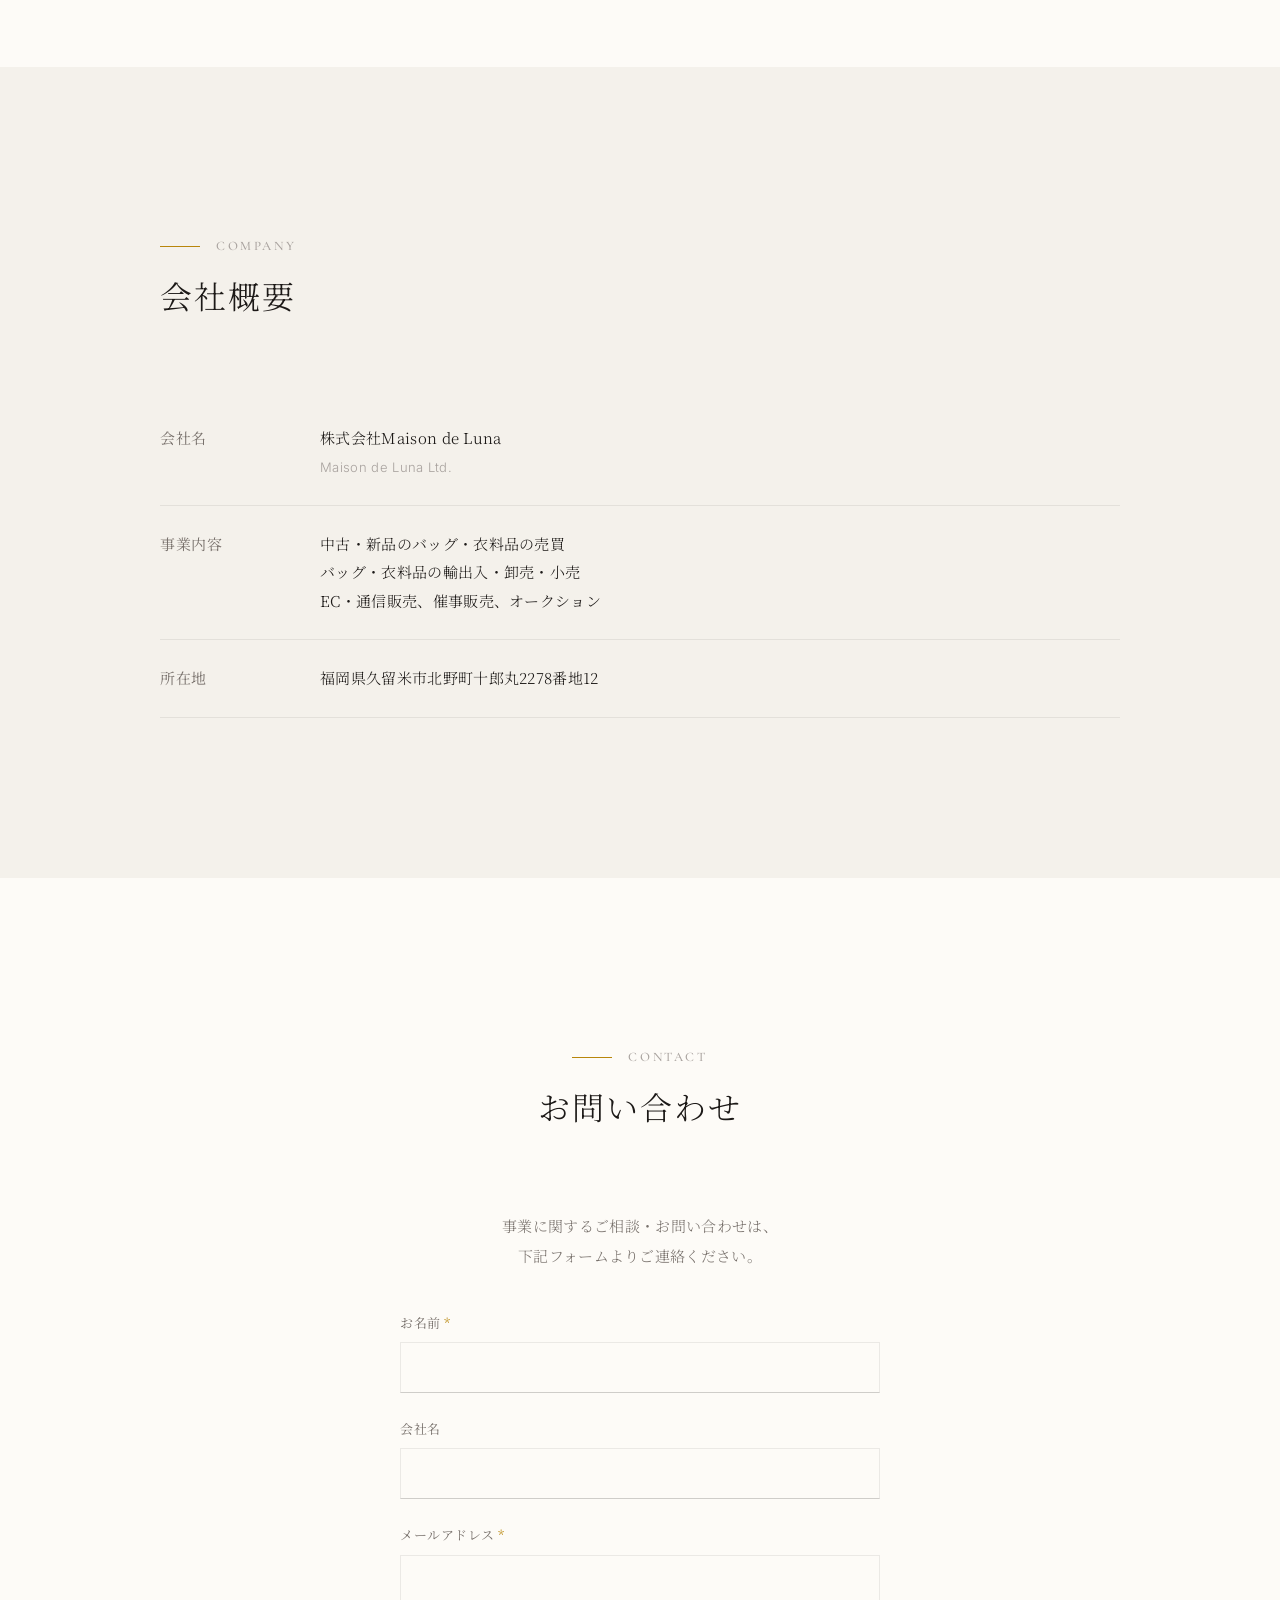
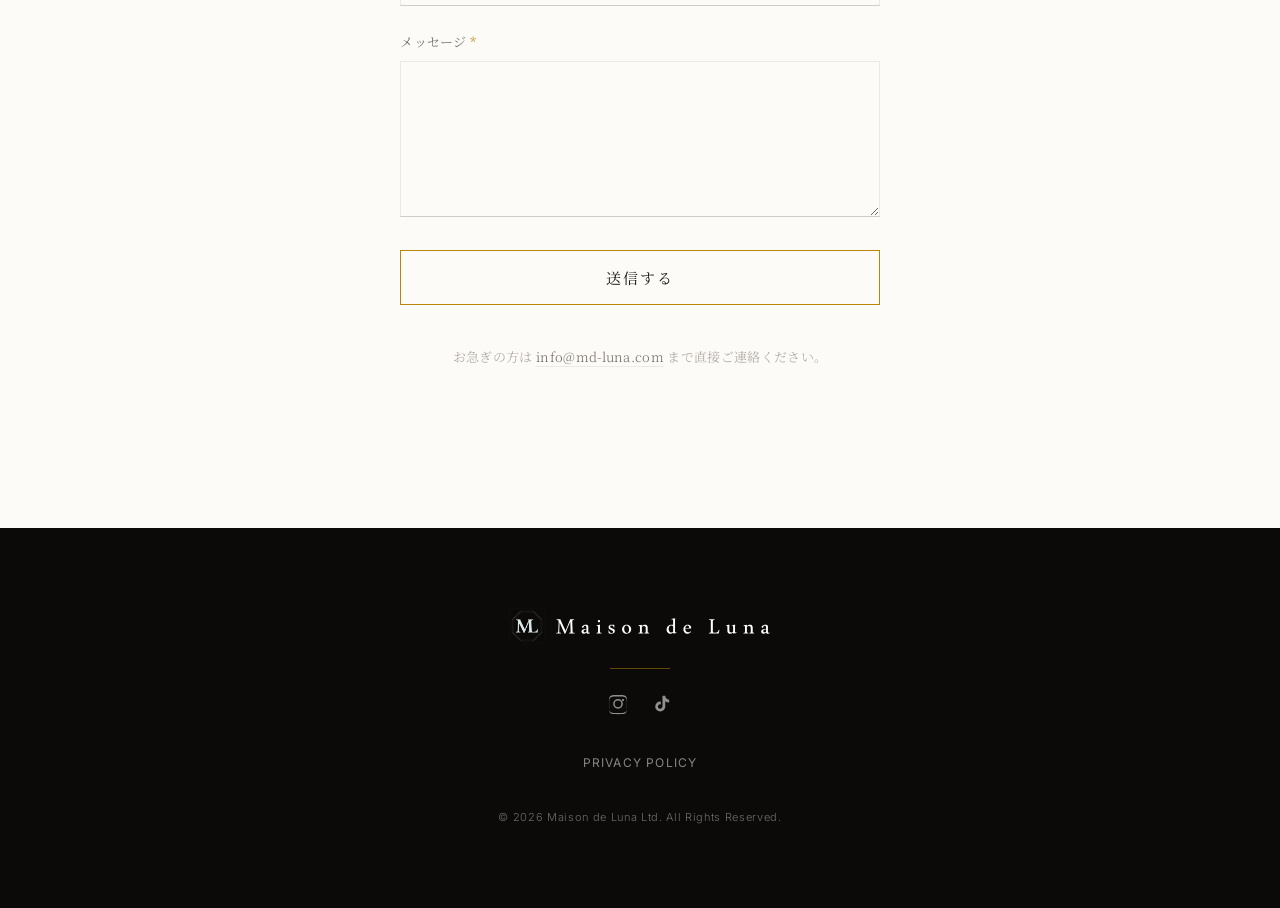
==== commit 2764143f: "feat: 事業内容をバッグ・衣料の古物売買に改稿/navフォント可視化(大文字装飾解除)/フッター社名をワードマーク画像化/meta実態反映" ====
--- a/index.html
+++ b/index.html
@@ -11,9 +11,9 @@
   })(window,document,'script','dataLayer','GTM-WRMP6C37');</script>
   <!-- End Google Tag Manager -->
   <title>Maison de Luna | International Trade & Commerce</title>
-  <meta name="description" content="Maison de Luna Ltd. — グローバルな視点と確かなネットワークで、国際貿易・輸出入ビジネスをサポートします。">
+  <meta name="description" content="Maison de Luna Ltd. — 確かな目利きと国内外のネットワークで、バッグ・衣料品の輸出入・売買を手がけます。">
   <meta property="og:title" content="Maison de Luna | International Trade & Commerce">
-  <meta property="og:description" content="グローバルな視点と確かなネットワークで、国際貿易・輸出入ビジネスをサポートします。">
+  <meta property="og:description" content="確かな目利きと国内外のネットワークで、バッグ・衣料品の輸出入・売買を手がけます。">
   <meta property="og:type" content="website">
   <meta property="og:url" content="https://md-luna.com/">
   <meta property="og:image" content="https://md-luna.com/assets/og-image-wide.webp">
@@ -71,17 +71,17 @@
         <div class="about-card js-reveal">
           <span class="about-card__num">01</span>
           <h3 class="about-card__title">Import & Export</h3>
-          <p class="about-card__text">国内外のサプライヤー・バイヤーをつなぎ、<br>輸出入に関わる一連の業務をサポートします。</p>
+          <p class="about-card__text">バッグ・衣料品を国内外で調達し、<br>輸出入・卸売までを担います。</p>
         </div>
         <div class="about-card js-reveal">
           <span class="about-card__num">02</span>
-          <h3 class="about-card__title">Global Sourcing</h3>
-          <p class="about-card__text">世界各国のネットワークを活かし、<br>最適な調達先の選定・交渉を行います。</p>
+          <h3 class="about-card__title">Pre-Owned & New</h3>
+          <p class="about-card__text">中古・新品のバッグ・衣料品を、<br>確かな目利きで売買します。</p>
         </div>
         <div class="about-card js-reveal">
           <span class="about-card__num">03</span>
-          <h3 class="about-card__title">Trade Consulting</h3>
-          <p class="about-card__text">貿易実務・通関・物流の課題に対し、<br>専門的な知見でソリューションを提供します。</p>
+          <h3 class="about-card__title">Retail & Online</h3>
+          <p class="about-card__text">EC通販・催事販売・オークションなど、<br>多彩なチャネルで販売します。</p>
         </div>
       </div>
     </div>
@@ -101,7 +101,7 @@
           </tr>
           <tr>
             <th>事業内容</th>
-            <td>国際貿易・輸出入業務<br>グローバルソーシング<br>貿易コンサルティング</td>
+            <td>中古・新品のバッグ・衣料品の売買<br>バッグ・衣料品の輸出入・卸売・小売<br>EC・通信販売、催事販売、オークション</td>
           </tr>
           <tr>
             <th>所在地</th>
@@ -147,8 +147,8 @@
   <footer class="footer">
     <div class="footer__inner">
       <p class="footer__logo">
-        <img src="assets/logo.png" alt="Maison de Luna" class="footer__logo-image">
-        Maison de Luna
+        <img src="assets/logo.png" alt="" class="footer__logo-image">
+        <img src="assets/logo_name.svg" alt="Maison de Luna" class="footer__logo-name">
       </p>
       <span class="footer__separator" aria-hidden="true"></span>
       <div class="footer__social">
--- a/styles.css
+++ b/styles.css
@@ -122,10 +122,9 @@
 .header__nav a {
   position: relative;
   font-family: var(--font-serif);
-  font-size: 0.9375rem;
+  font-size: 1rem;
   font-weight: 500;
-  letter-spacing: 0.14em;
-  text-transform: uppercase;
+  letter-spacing: 0.05em;
   color: var(--color-text-muted);
   transition: color 0.3s var(--ease-luxury);
 }
@@ -581,6 +580,13 @@
   filter: invert(1);
 }
 
+/* フッターのワードマーク（logo_name.svg）。暗色背景のため near-black 塗りを純白へ反転（KVと同処理） */
+.footer__logo-name {
+  height: 18px;
+  width: auto;
+  filter: brightness(0) invert(1);
+}
+
 .footer__separator {
   display: block;
   width: 60px;
@@ -719,8 +725,8 @@
   }
 
   .header__nav a {
-    font-size: 0.8125rem;
-    letter-spacing: 0.1em;
+    font-size: 0.875rem;
+    letter-spacing: 0.04em;
   }
 
   /* モバイルはヘッダー幅が狭く、長いワードマーク＋ナビが収まらないため
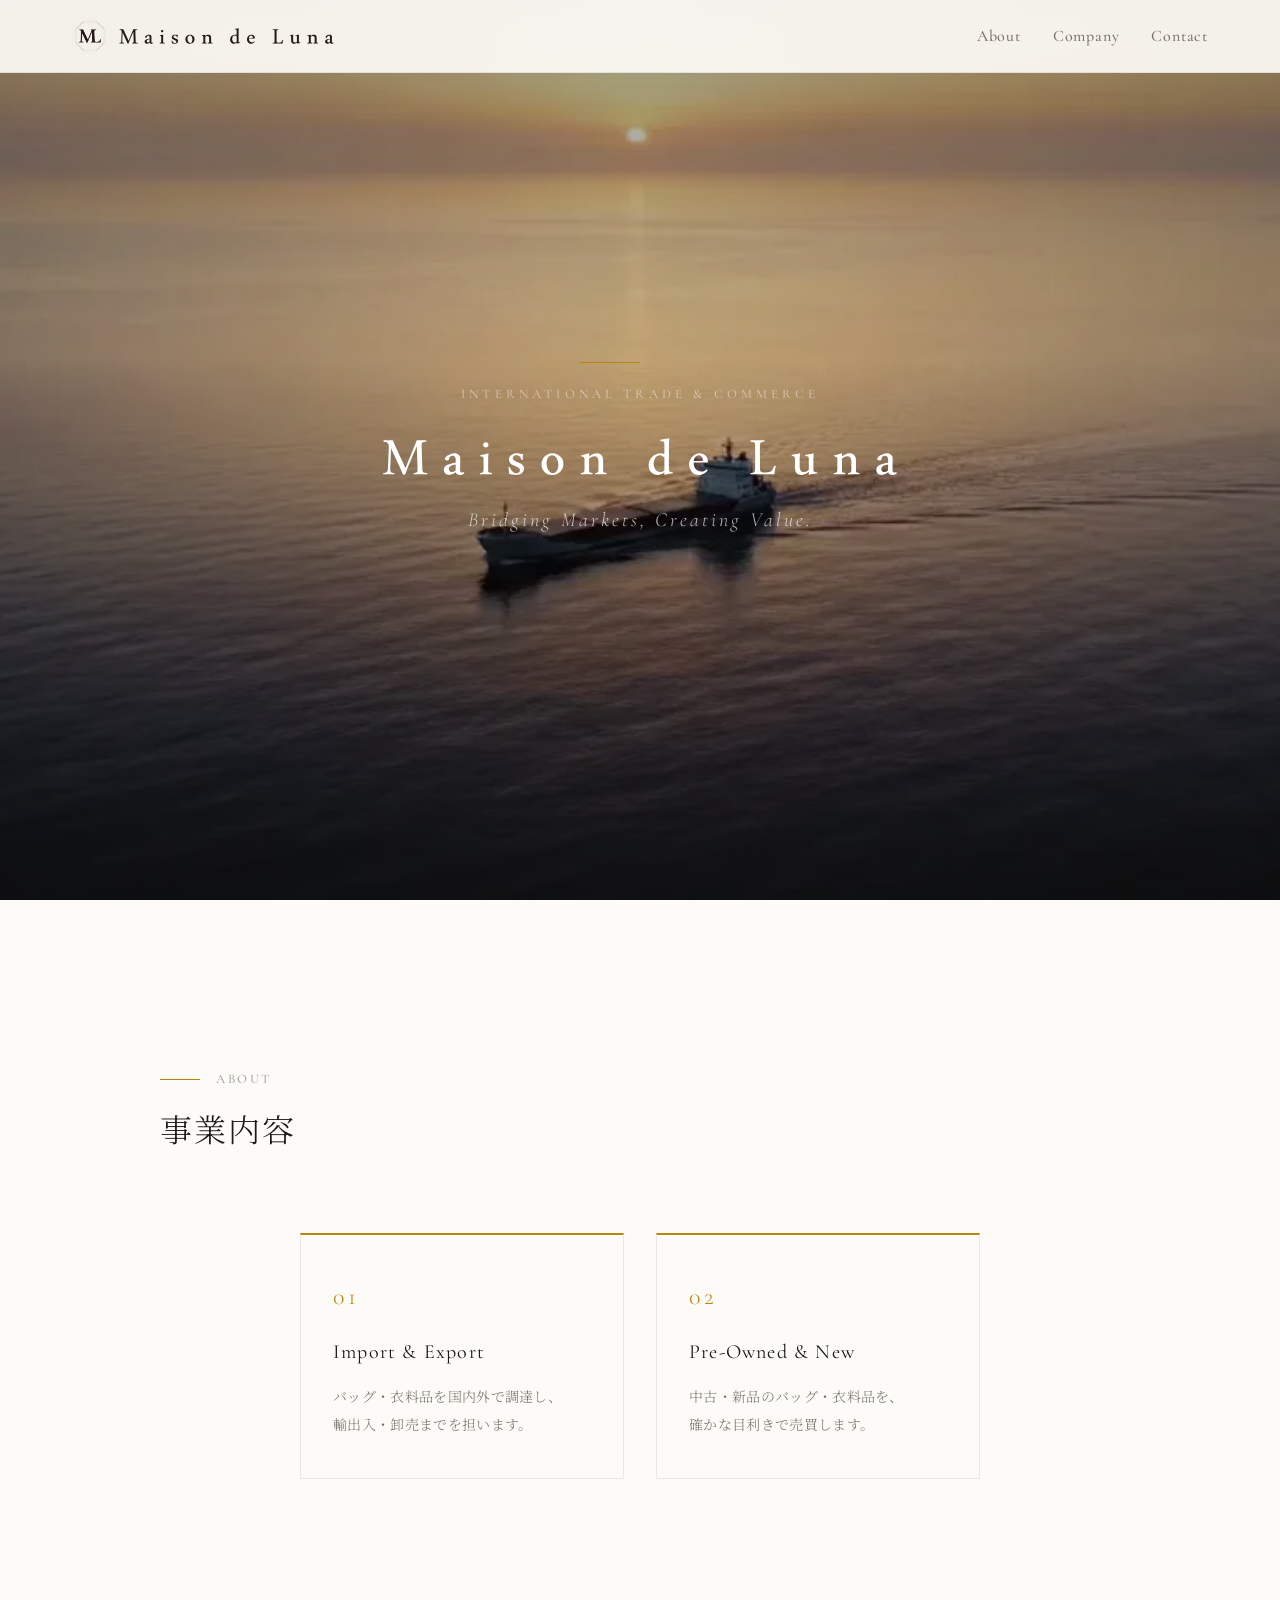
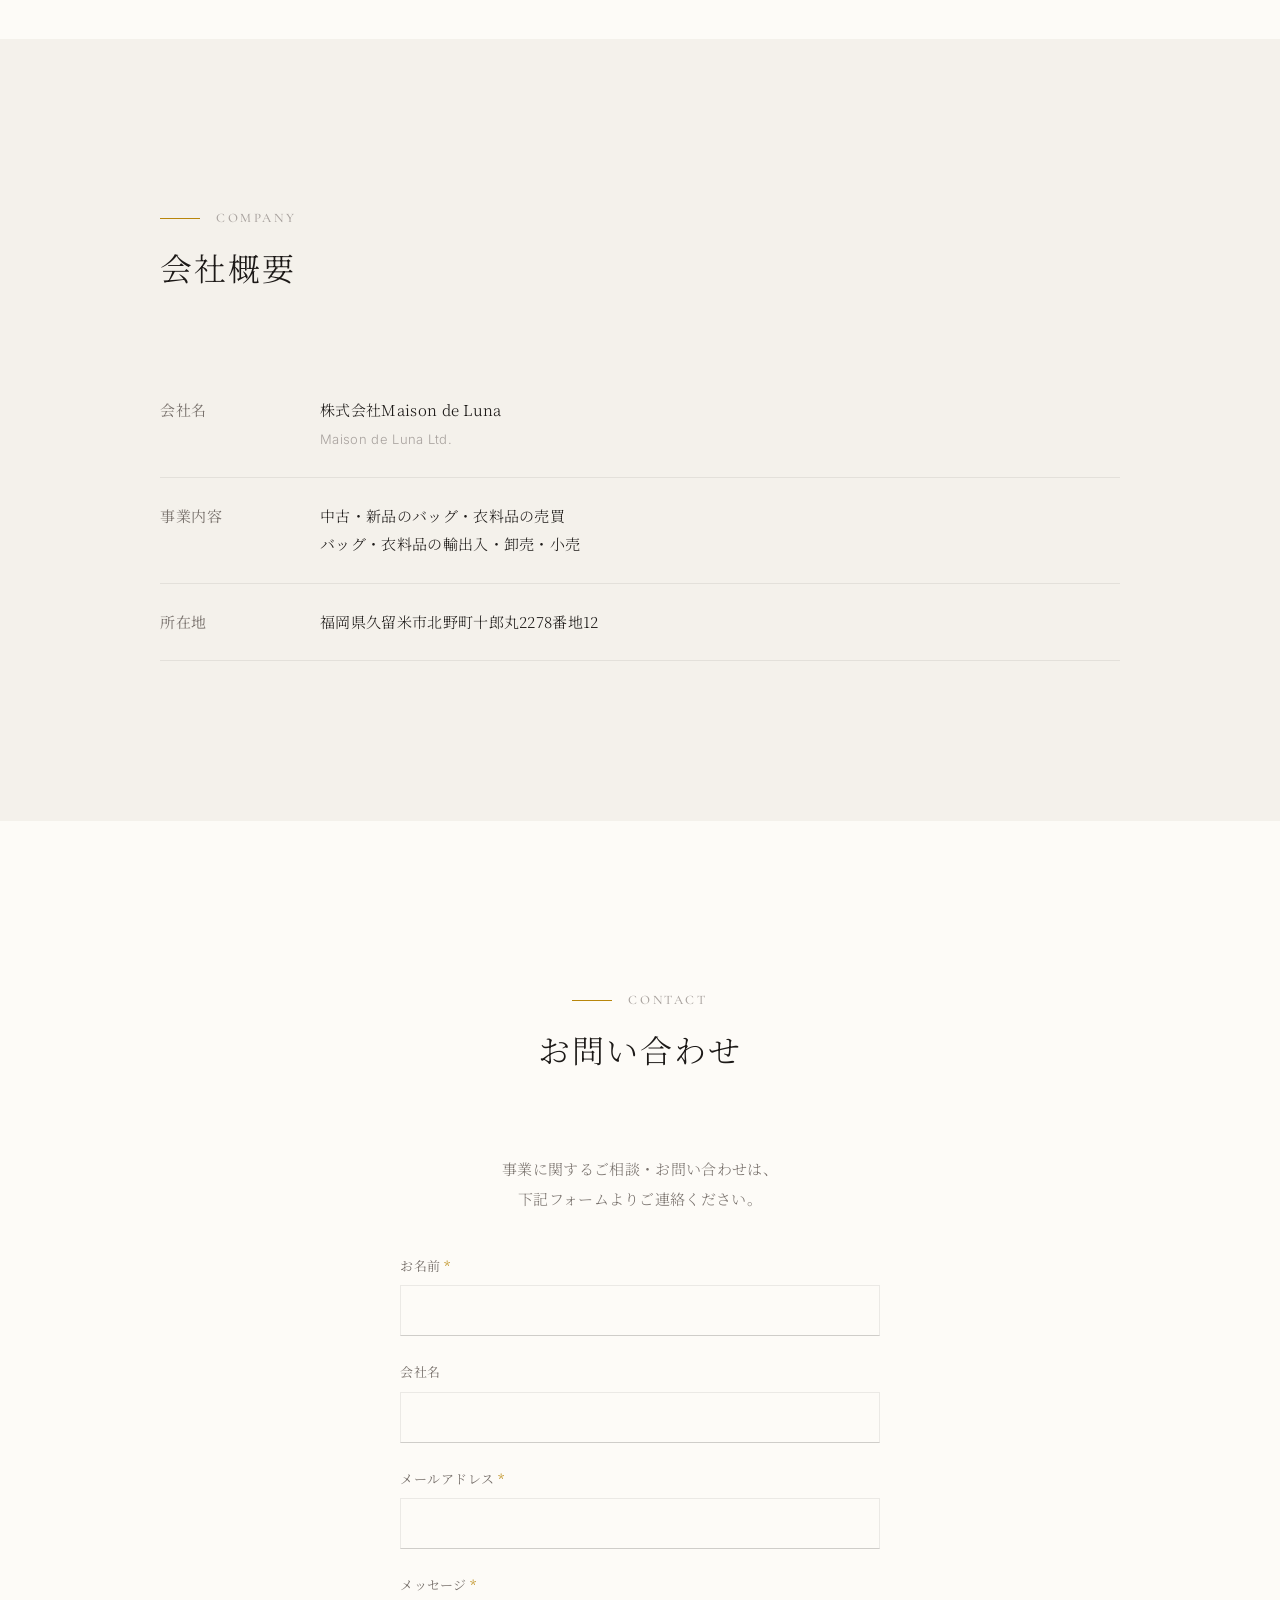
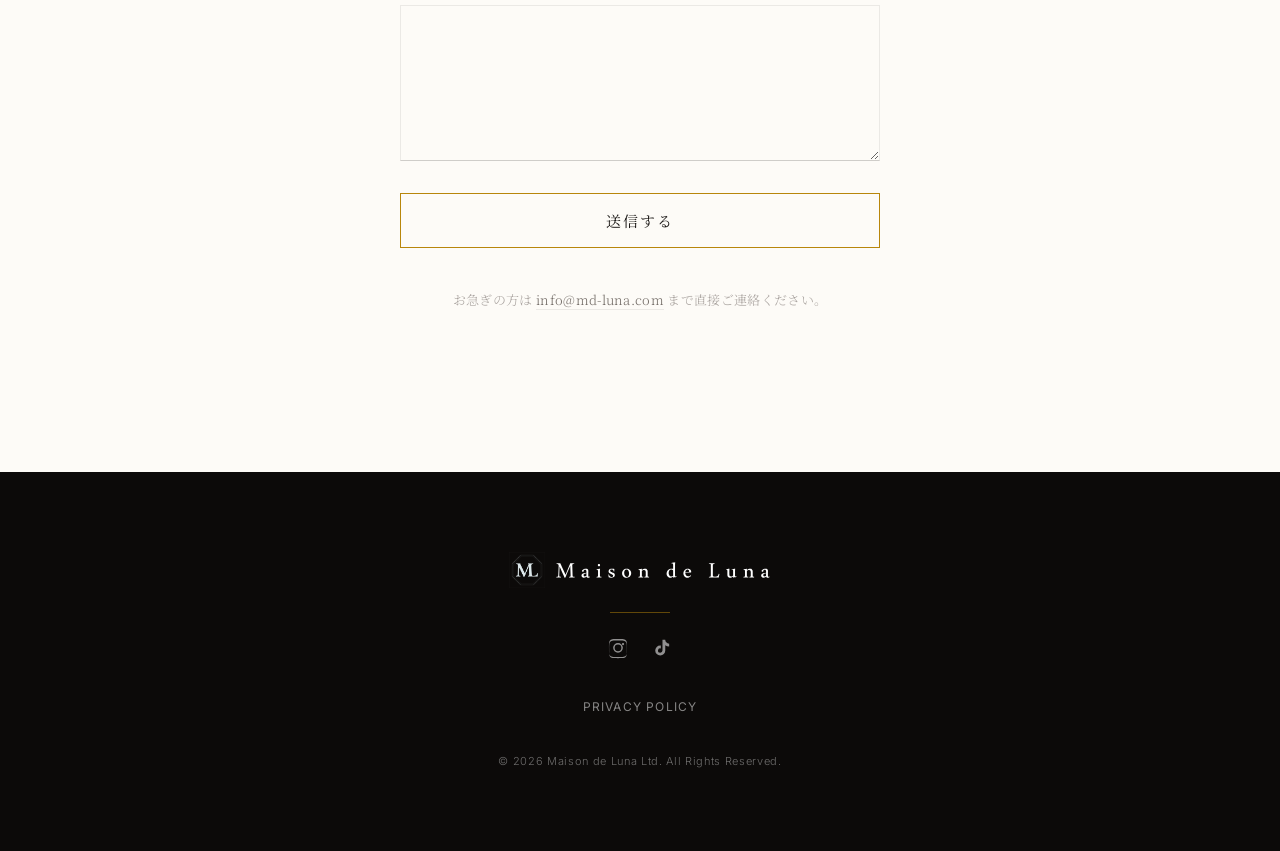
==== commit d8577a53: "feat: 事業内容からEC・通信販売・催事・オークションを削除(About2枚化・grid2カラム/デッドCSS除去)" ====
--- a/index.html
+++ b/index.html
@@ -78,11 +78,6 @@
           <h3 class="about-card__title">Pre-Owned & New</h3>
           <p class="about-card__text">中古・新品のバッグ・衣料品を、<br>確かな目利きで売買します。</p>
         </div>
-        <div class="about-card js-reveal">
-          <span class="about-card__num">03</span>
-          <h3 class="about-card__title">Retail & Online</h3>
-          <p class="about-card__text">EC通販・催事販売・オークションなど、<br>多彩なチャネルで販売します。</p>
-        </div>
       </div>
     </div>
   </section>
@@ -101,7 +96,7 @@
           </tr>
           <tr>
             <th>事業内容</th>
-            <td>中古・新品のバッグ・衣料品の売買<br>バッグ・衣料品の輸出入・卸売・小売<br>EC・通信販売、催事販売、オークション</td>
+            <td>中古・新品のバッグ・衣料品の売買<br>バッグ・衣料品の輸出入・卸売・小売</td>
           </tr>
           <tr>
             <th>所在地</th>
--- a/styles.css
+++ b/styles.css
@@ -351,8 +351,10 @@
 /* --- About Grid --- */
 .about-grid {
   display: grid;
-  grid-template-columns: repeat(3, 1fr);
+  grid-template-columns: repeat(2, 1fr);
   gap: 32px;
+  max-width: 680px;
+  margin: 0 auto;
 }
 
 .about-card {
@@ -707,7 +709,6 @@
 
 /* Stagger delays for about cards */
 .about-card.js-reveal:nth-child(2) { transition-delay: 0.15s; }
-.about-card.js-reveal:nth-child(3) { transition-delay: 0.3s; }
 
 /* --- Responsive --- */
 @media (max-width: 768px) {
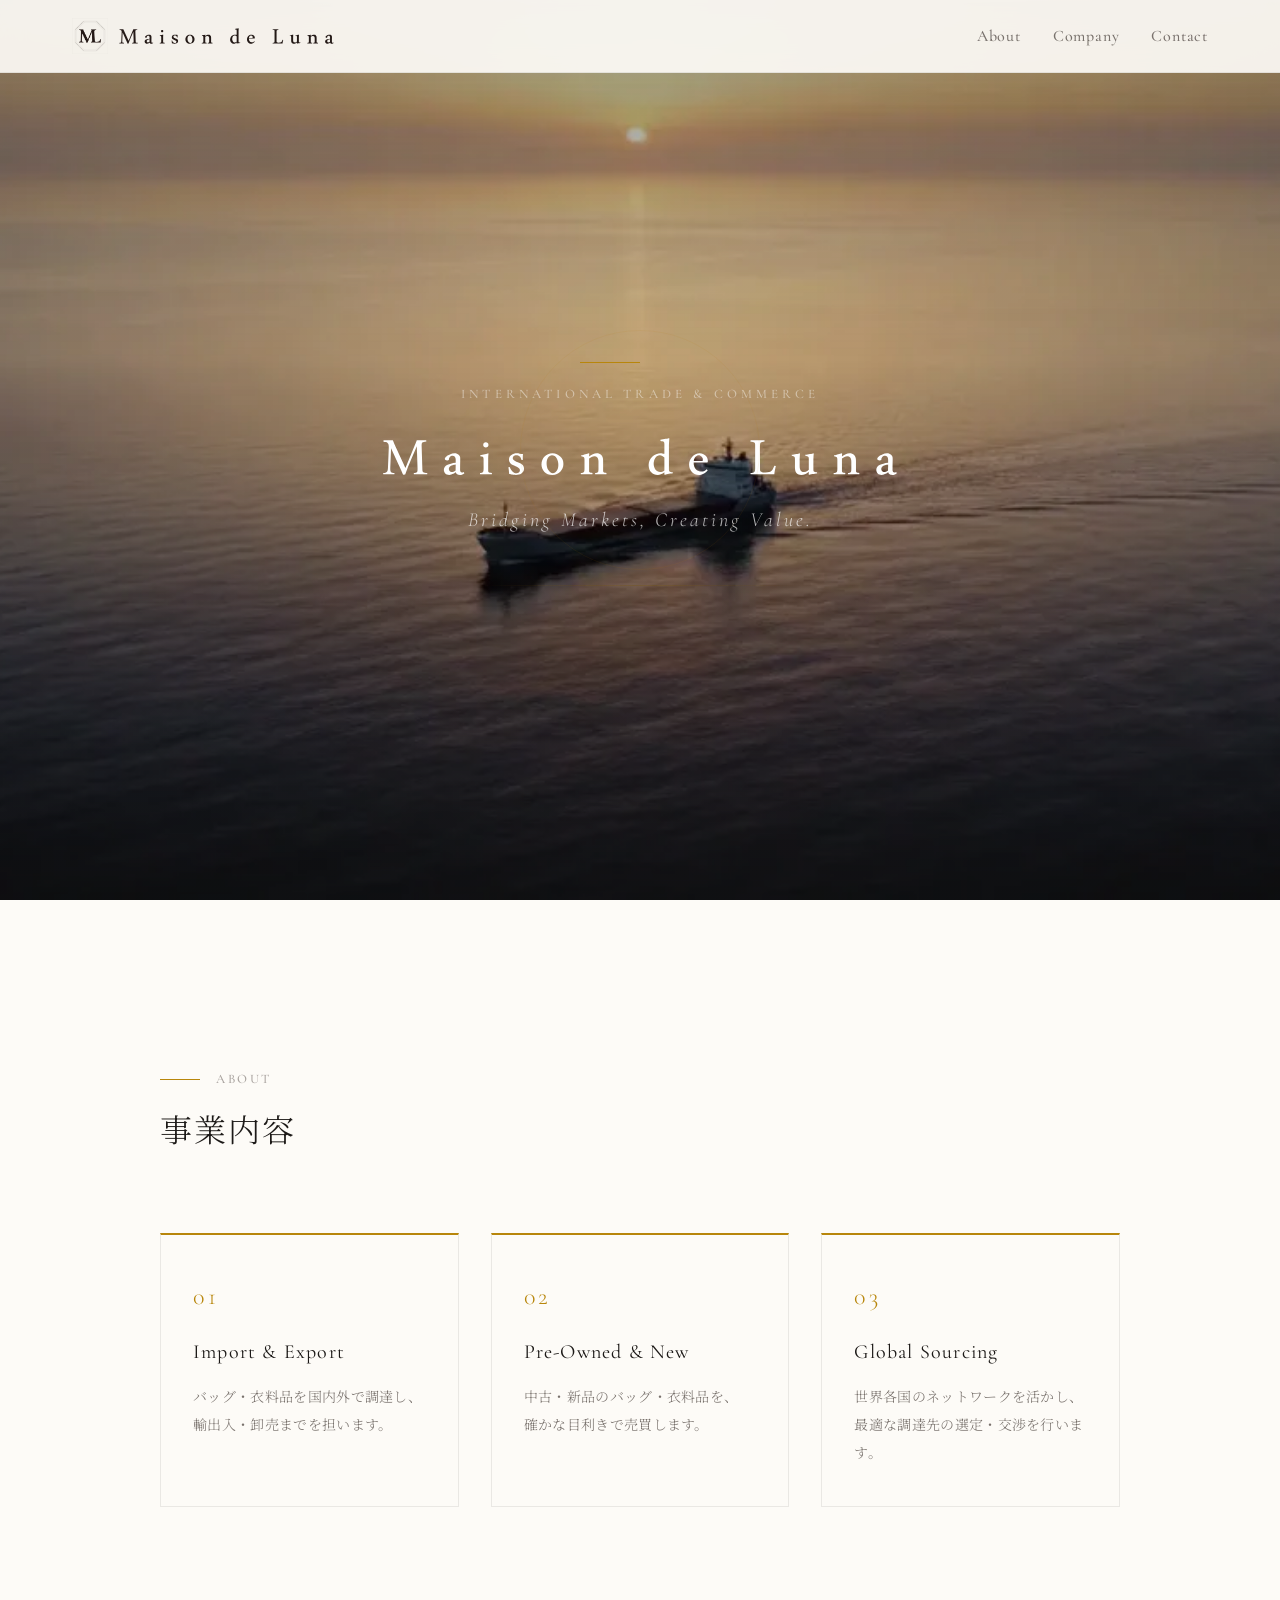
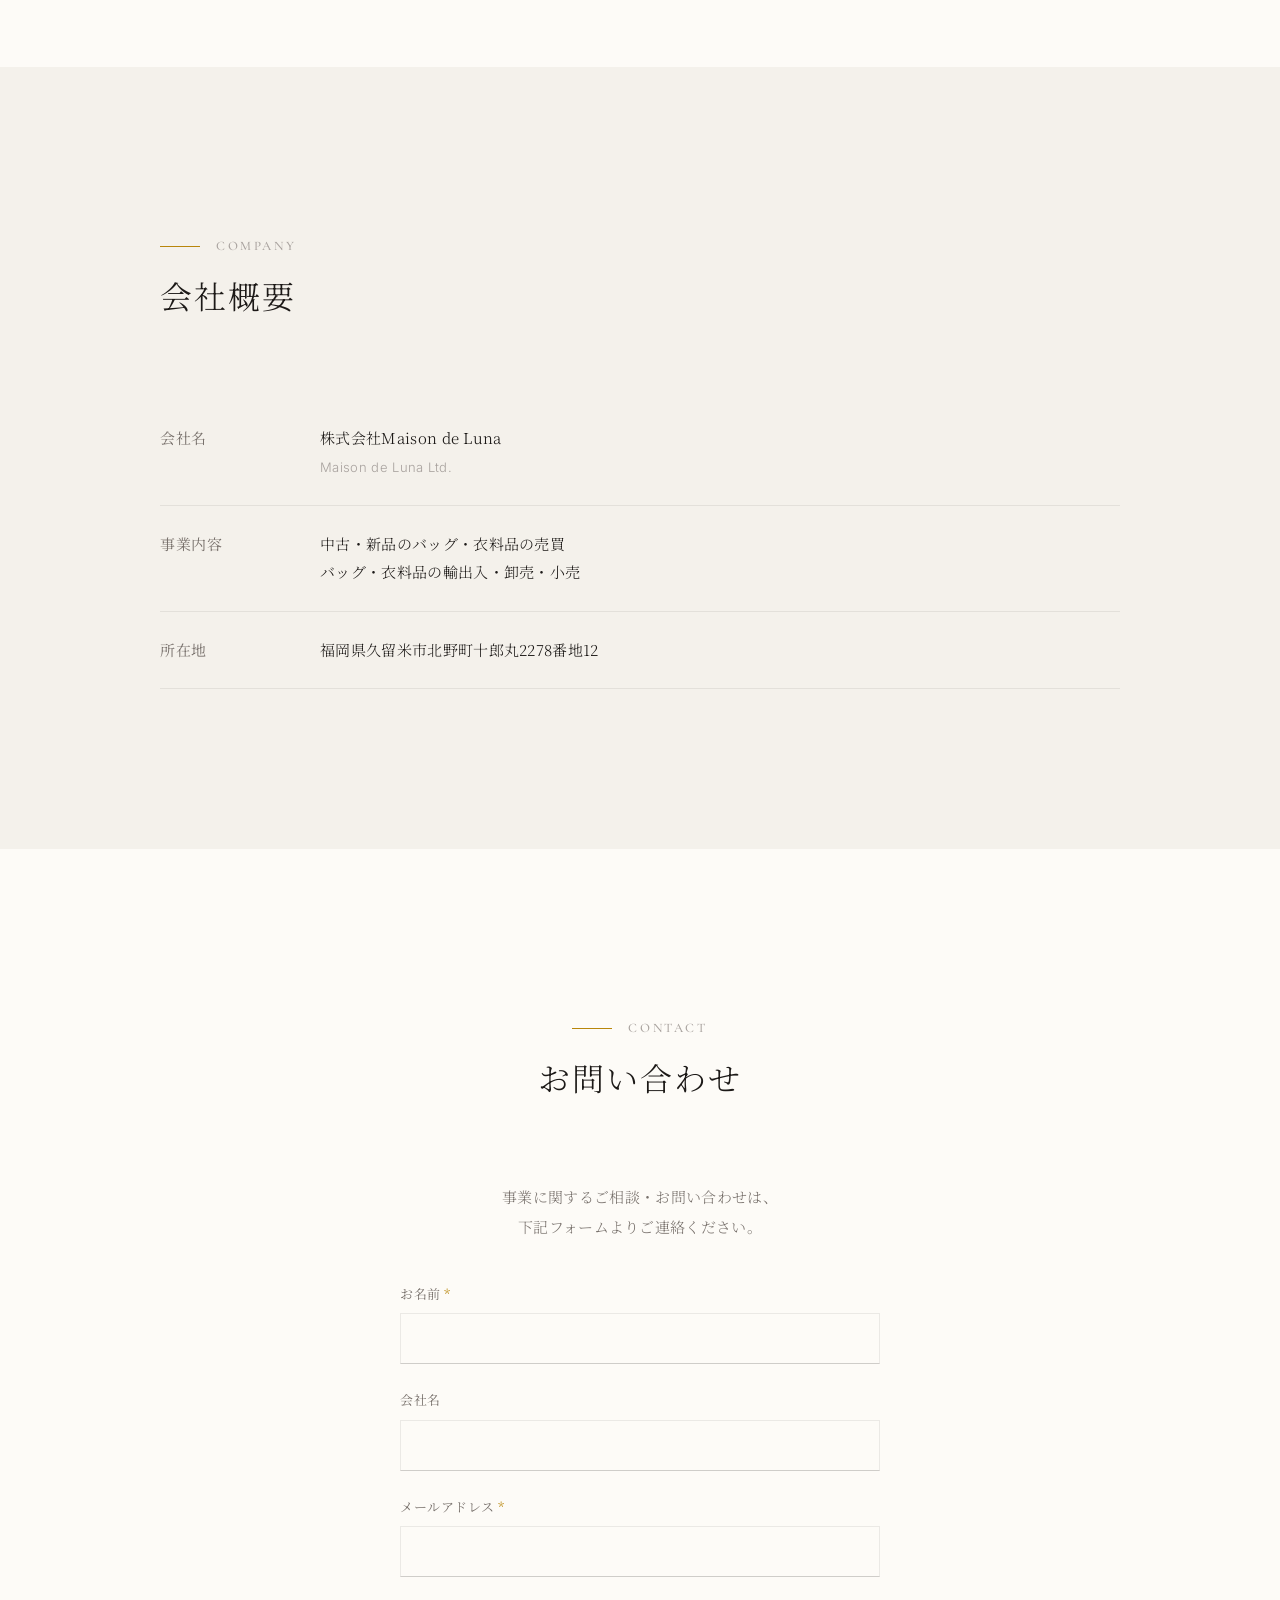
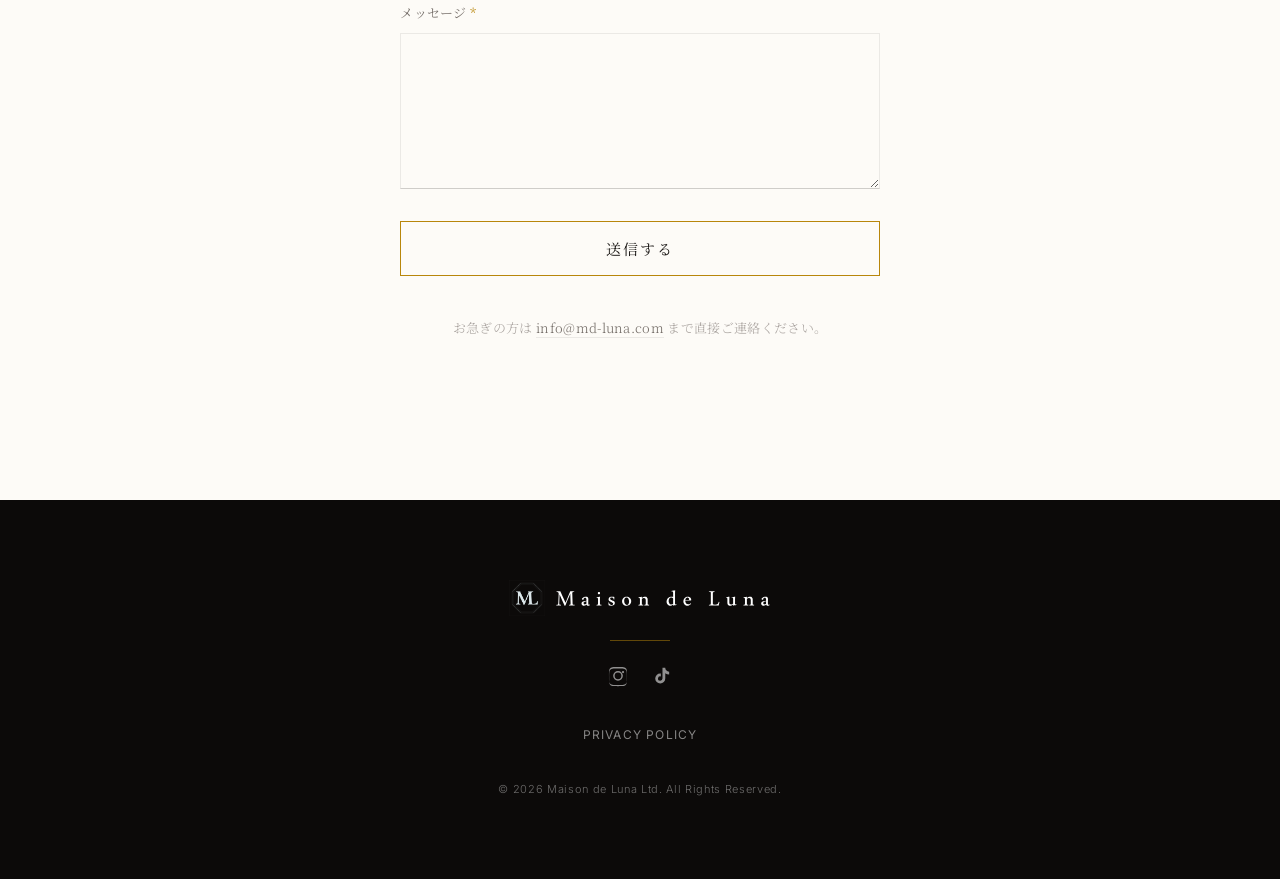
==== commit e9bfc883: "feat: Aboutに Global Sourcing を3枚目カードとして追加(grid3カラム復帰)" ====
--- a/index.html
+++ b/index.html
@@ -77,6 +77,11 @@
           <span class="about-card__num">02</span>
           <h3 class="about-card__title">Pre-Owned & New</h3>
           <p class="about-card__text">中古・新品のバッグ・衣料品を、<br>確かな目利きで売買します。</p>
+        </div>
+        <div class="about-card js-reveal">
+          <span class="about-card__num">03</span>
+          <h3 class="about-card__title">Global Sourcing</h3>
+          <p class="about-card__text">世界各国のネットワークを活かし、<br>最適な調達先の選定・交渉を行います。</p>
         </div>
       </div>
     </div>
--- a/styles.css
+++ b/styles.css
@@ -351,10 +351,8 @@
 /* --- About Grid --- */
 .about-grid {
   display: grid;
-  grid-template-columns: repeat(2, 1fr);
+  grid-template-columns: repeat(3, 1fr);
   gap: 32px;
-  max-width: 680px;
-  margin: 0 auto;
 }
 
 .about-card {
@@ -709,6 +707,7 @@
 
 /* Stagger delays for about cards */
 .about-card.js-reveal:nth-child(2) { transition-delay: 0.15s; }
+.about-card.js-reveal:nth-child(3) { transition-delay: 0.3s; }
 
 /* --- Responsive --- */
 @media (max-width: 768px) {
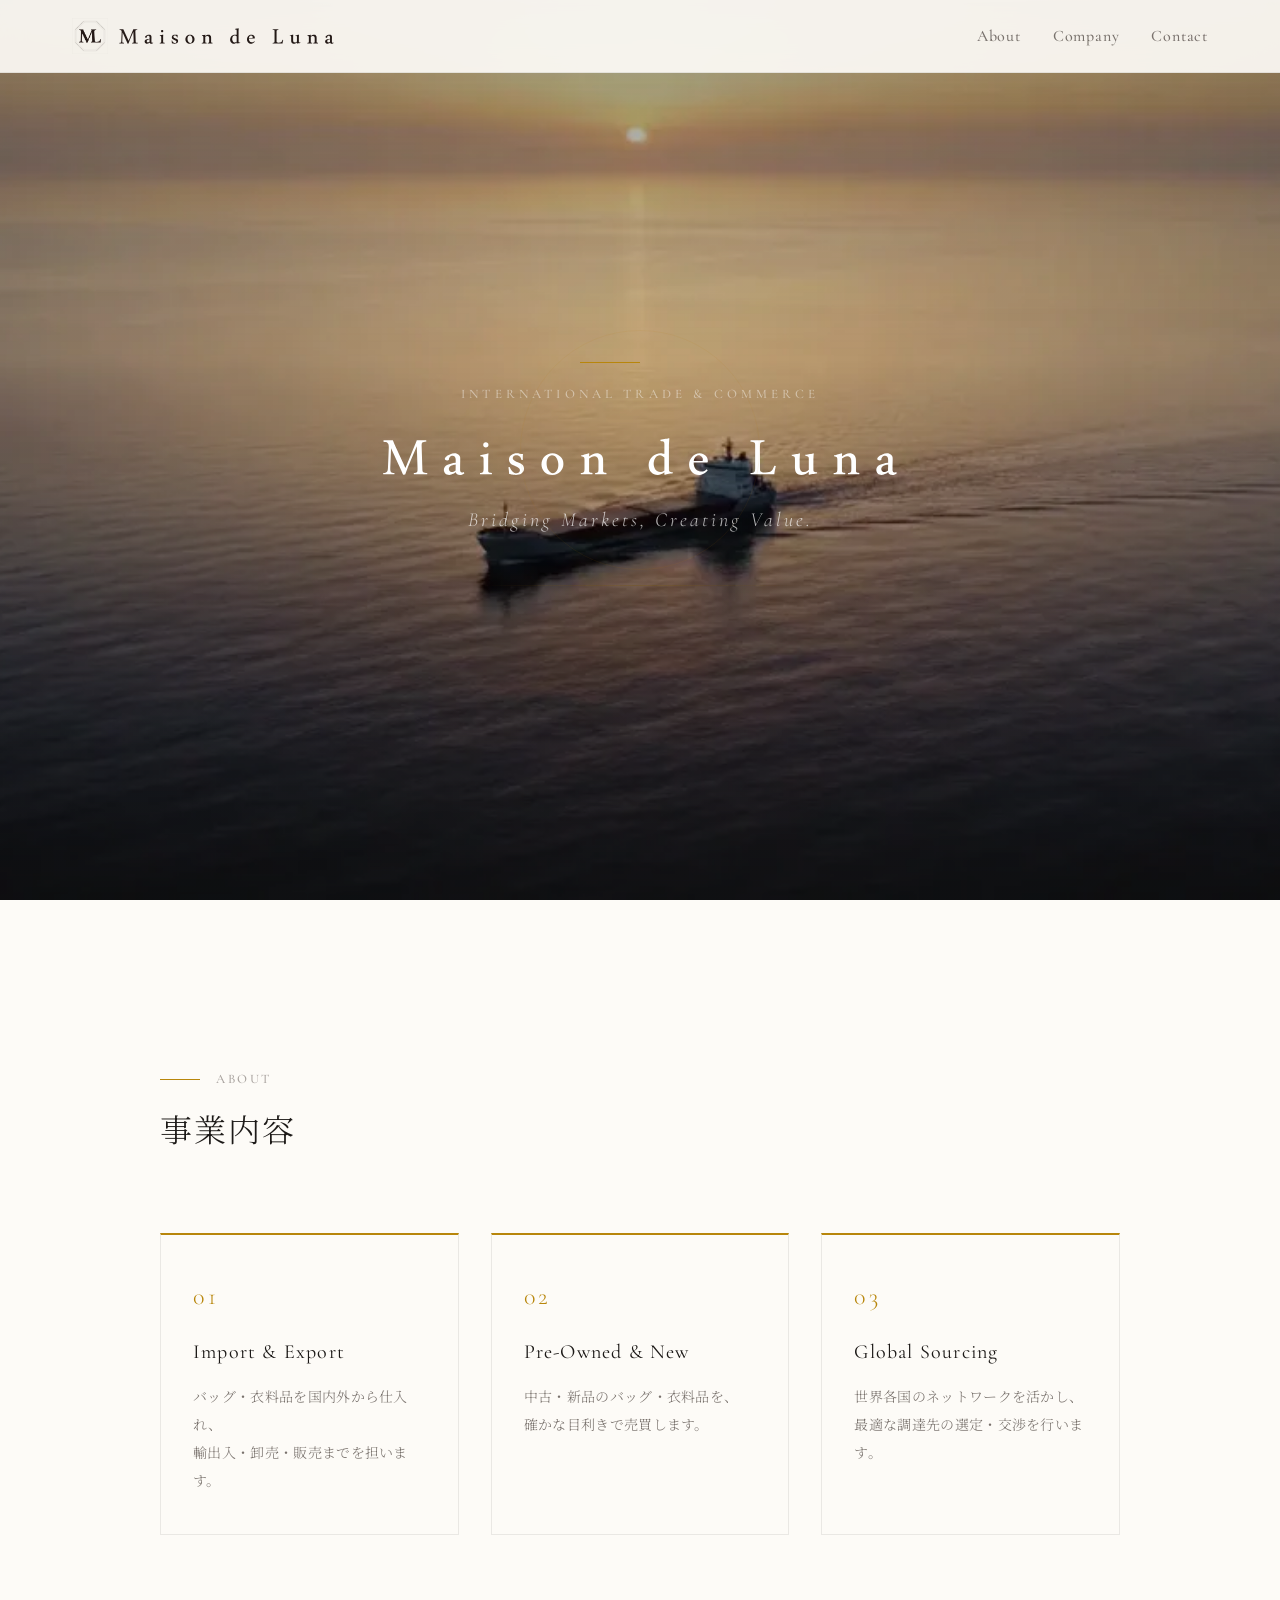
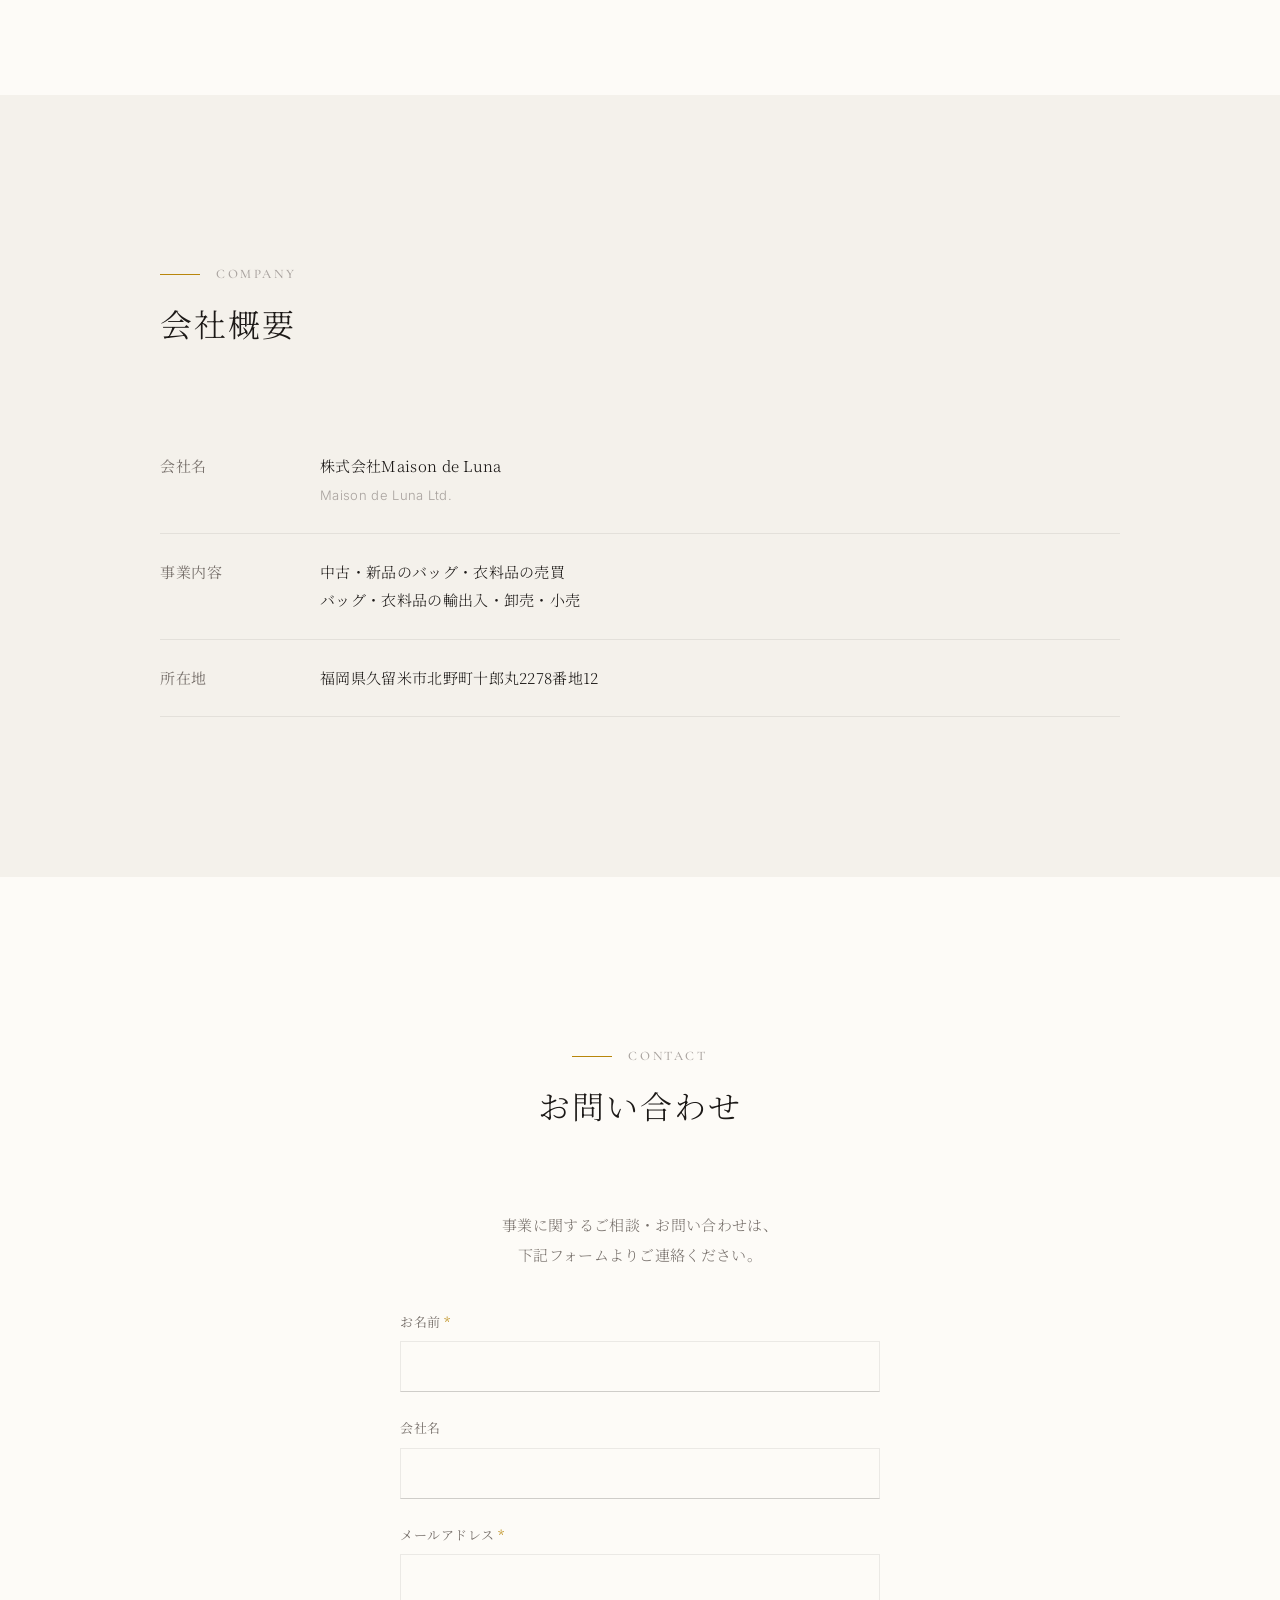
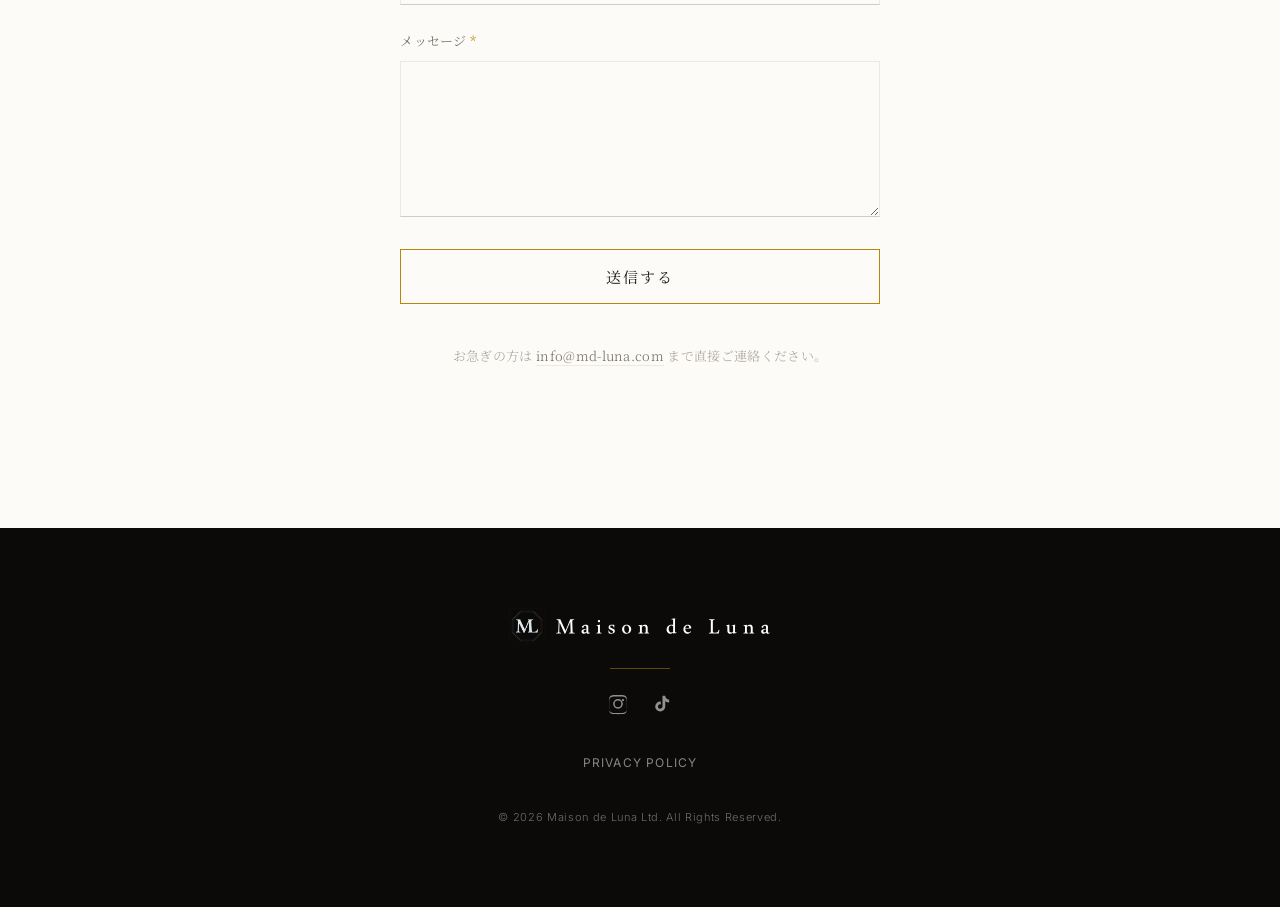
==== commit 15b8e2af: "copy: Aboutカード01を仕入・販売寄りに変更(03 Global Sourcingとの調達重複を解消)" ====
--- a/index.html
+++ b/index.html
@@ -71,7 +71,7 @@
         <div class="about-card js-reveal">
           <span class="about-card__num">01</span>
           <h3 class="about-card__title">Import & Export</h3>
-          <p class="about-card__text">バッグ・衣料品を国内外で調達し、<br>輸出入・卸売までを担います。</p>
+          <p class="about-card__text">バッグ・衣料品を国内外から仕入れ、<br>輸出入・卸売・販売までを担います。</p>
         </div>
         <div class="about-card js-reveal">
           <span class="about-card__num">02</span>
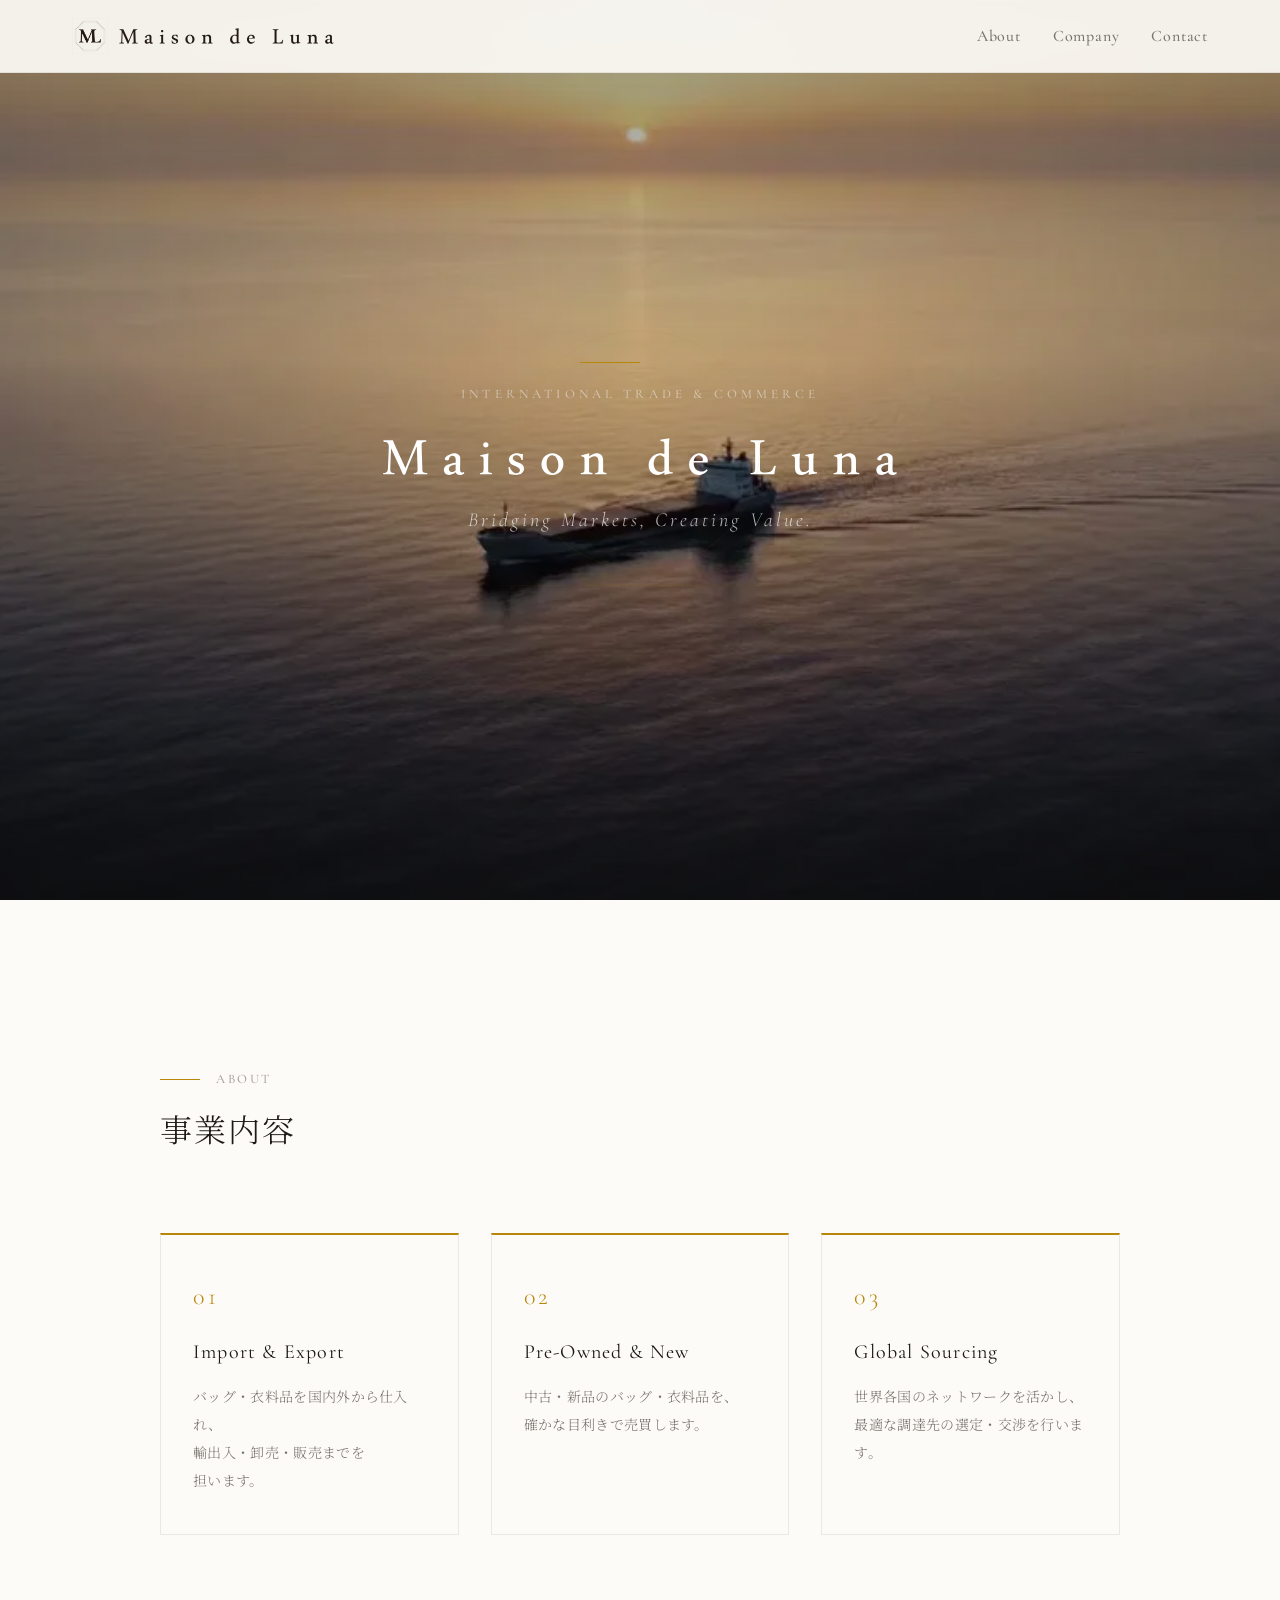
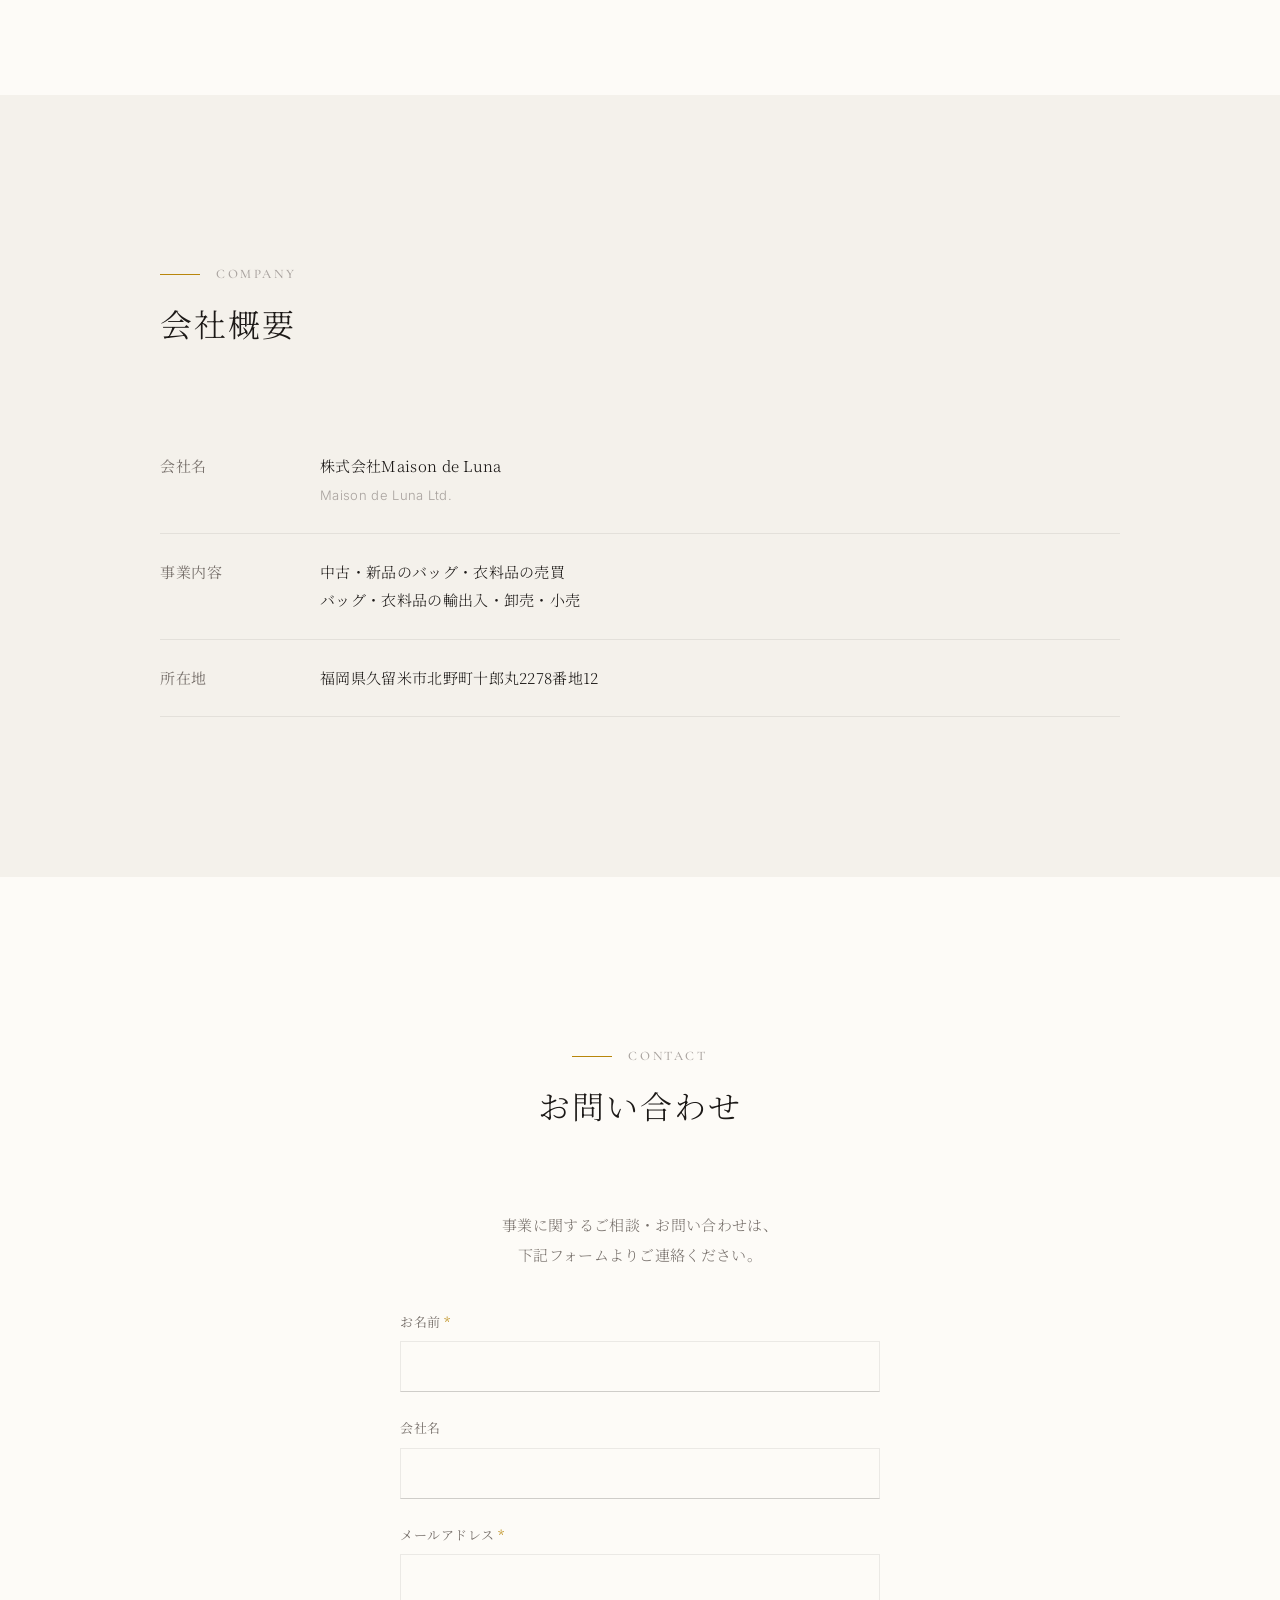
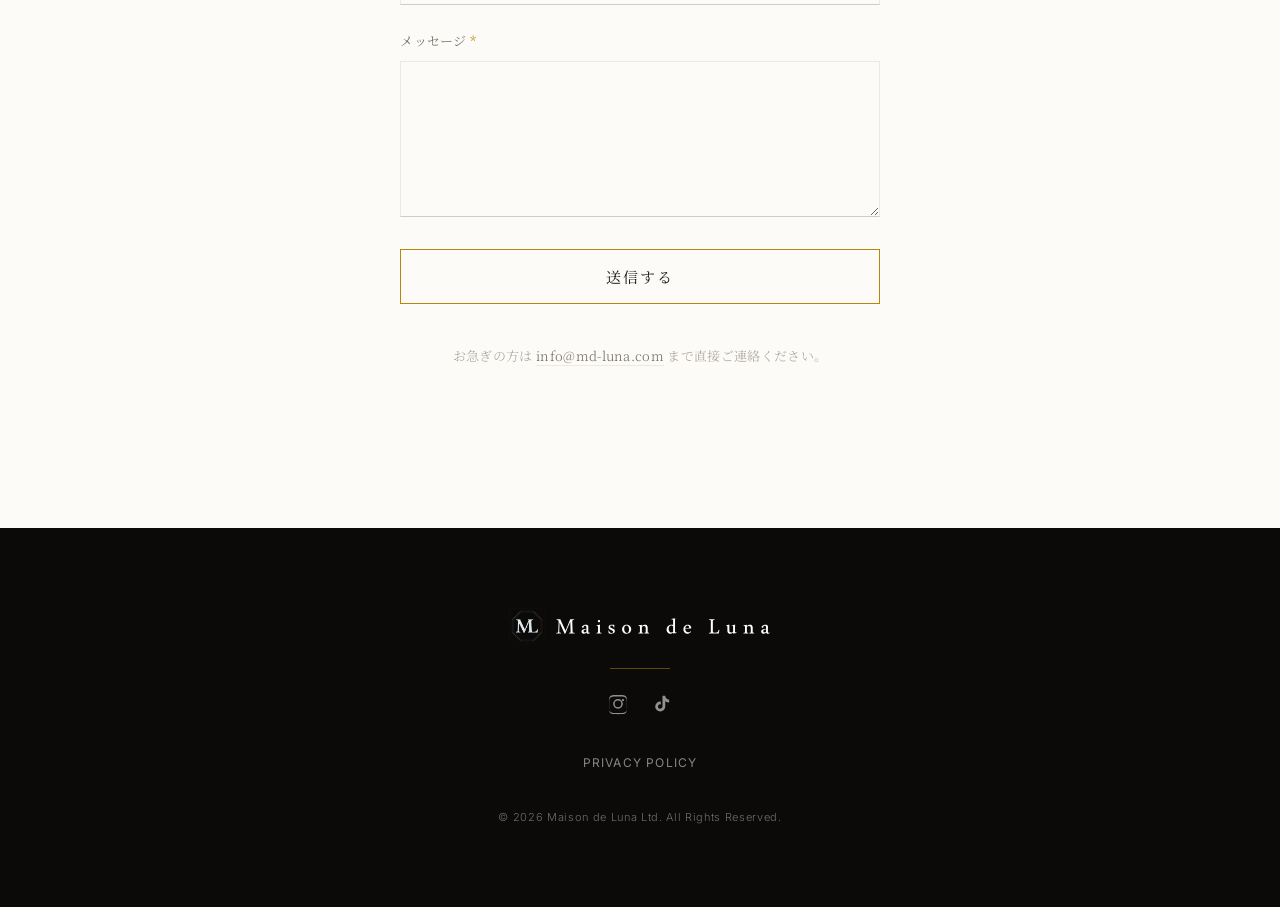
==== commit 35f62a5f: "copy: Aboutカード01を3行に(改行位置調整・文言不変)" ====
--- a/index.html
+++ b/index.html
@@ -71,7 +71,7 @@
         <div class="about-card js-reveal">
           <span class="about-card__num">01</span>
           <h3 class="about-card__title">Import & Export</h3>
-          <p class="about-card__text">バッグ・衣料品を国内外から仕入れ、<br>輸出入・卸売・販売までを担います。</p>
+          <p class="about-card__text">バッグ・衣料品を国内外から仕入れ、<br>輸出入・卸売・販売までを<br>担います。</p>
         </div>
         <div class="about-card js-reveal">
           <span class="about-card__num">02</span>
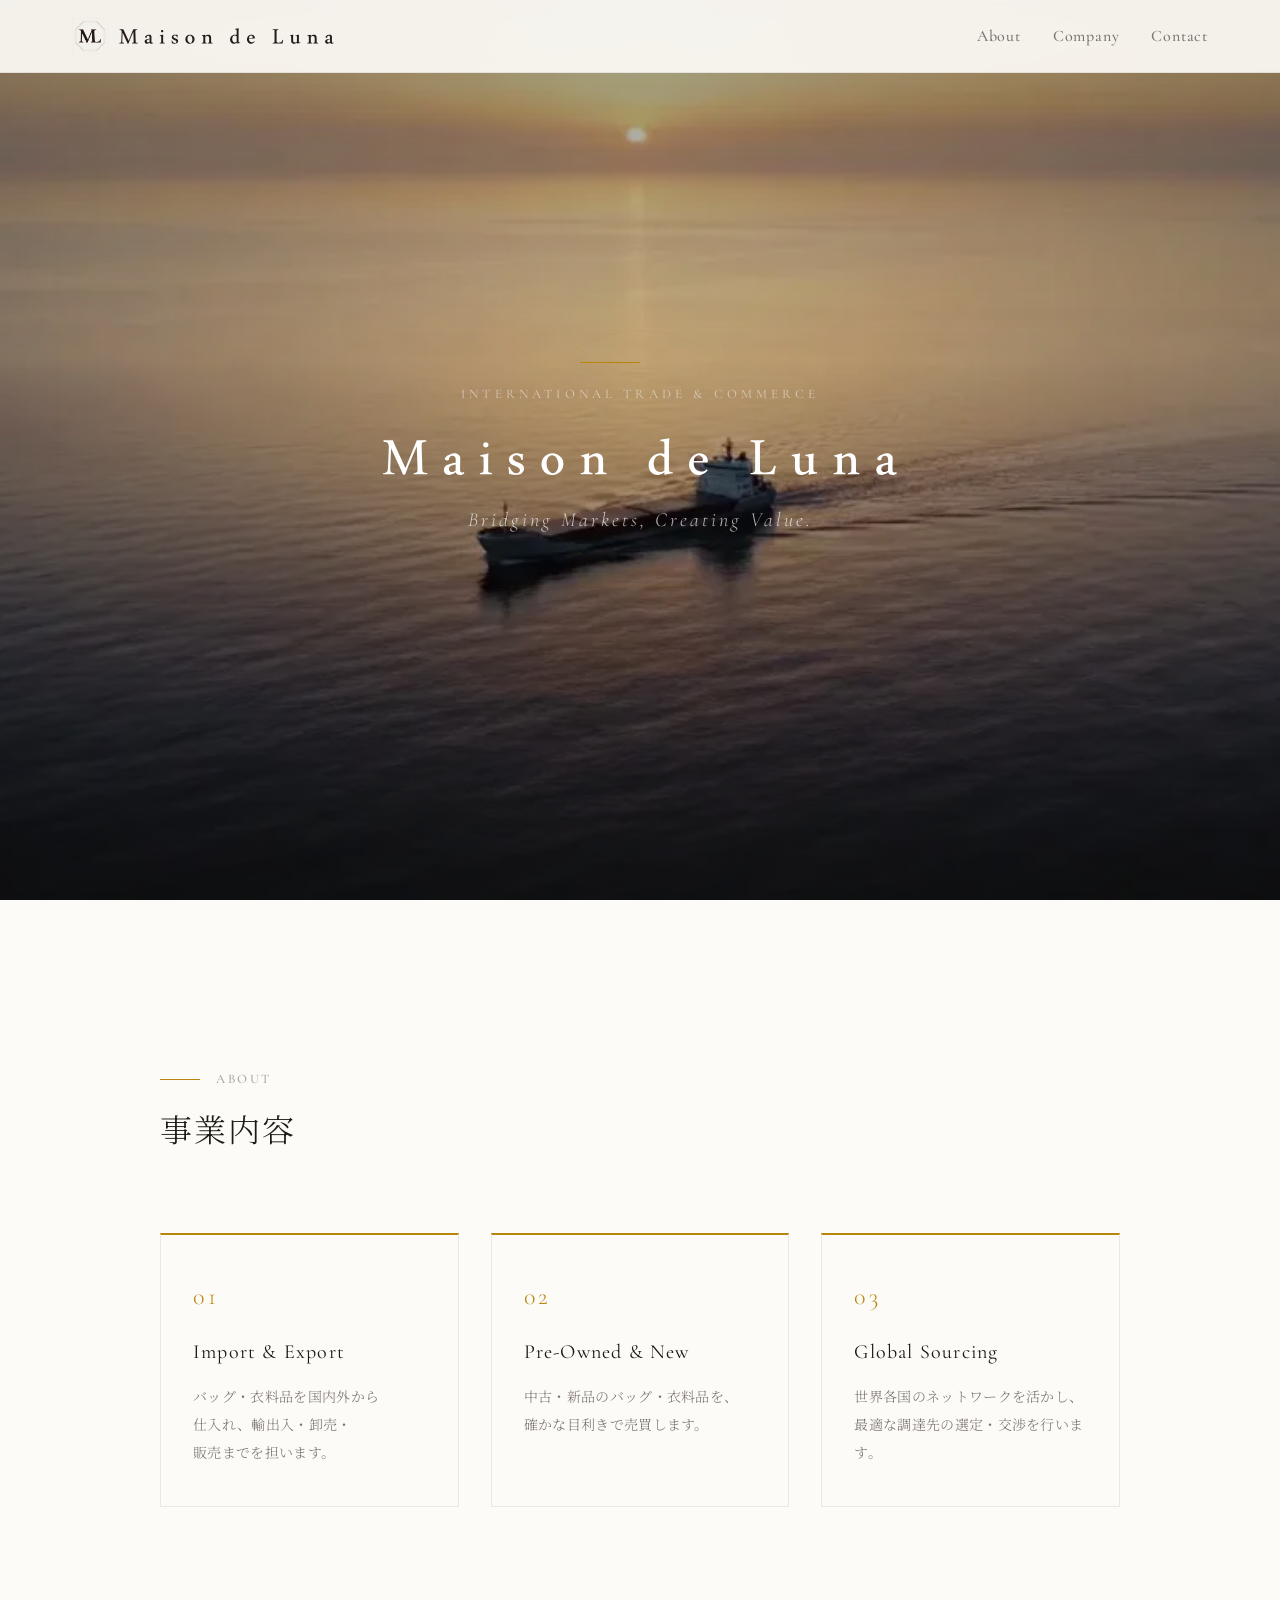
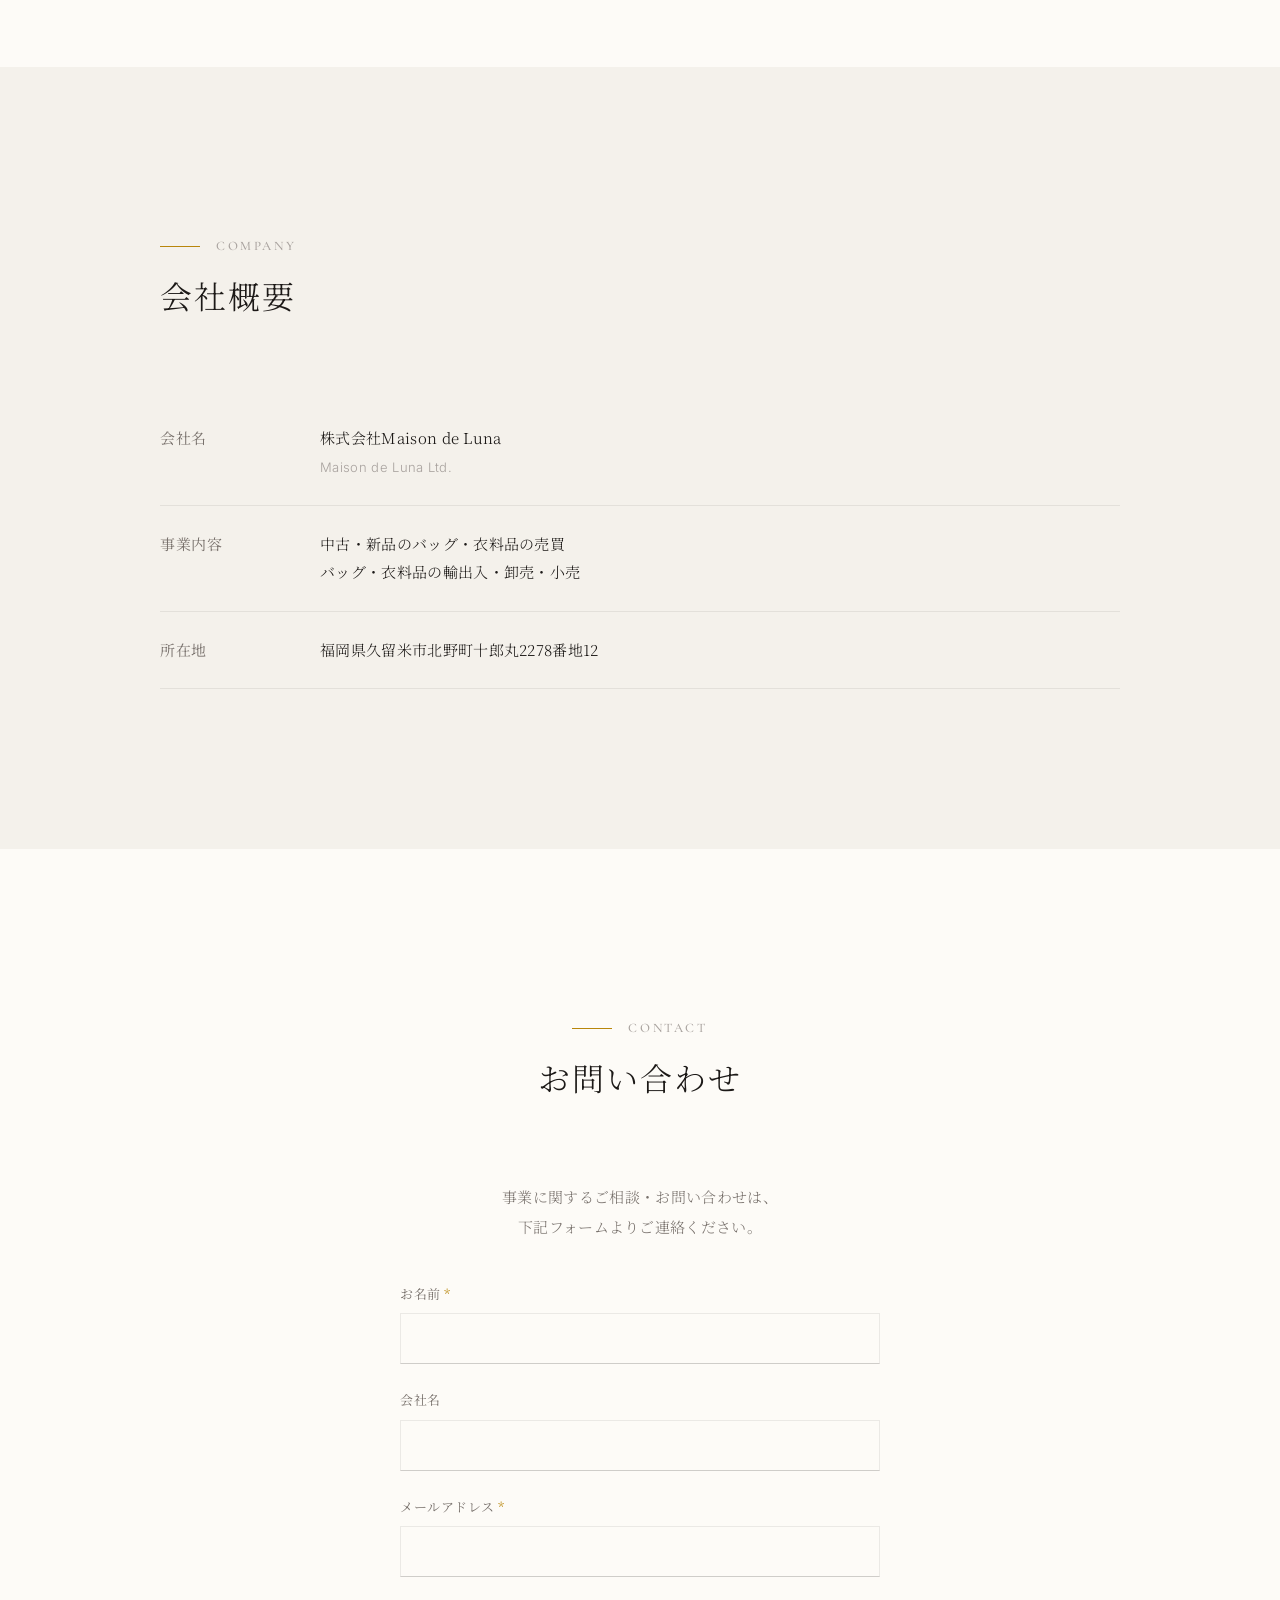
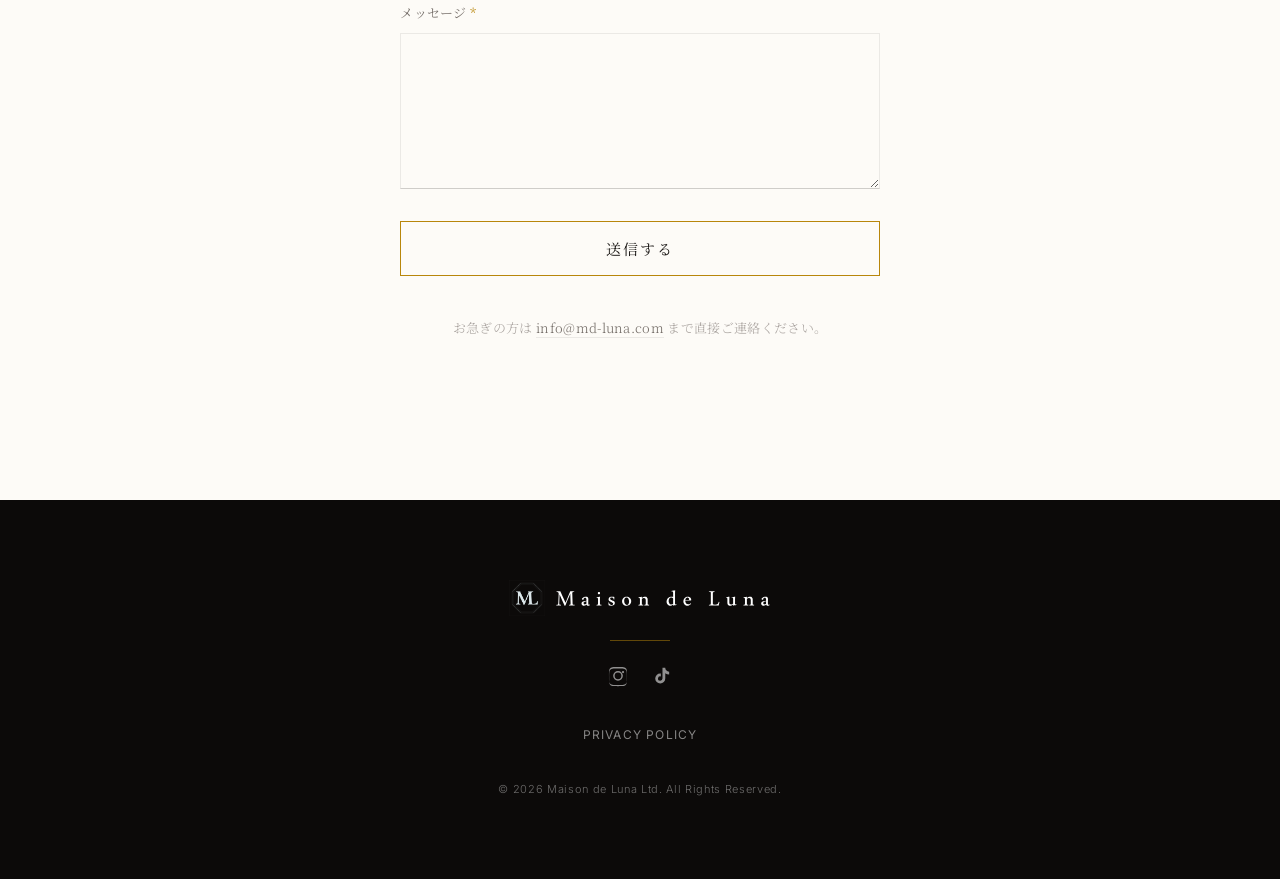
==== commit 7cb2d615: "fix: 事業内容01の説明文を3行に折り返し調整（幅折り返しで4行化していた問題を解消）" ====
--- a/index.html
+++ b/index.html
@@ -71,7 +71,7 @@
         <div class="about-card js-reveal">
           <span class="about-card__num">01</span>
           <h3 class="about-card__title">Import & Export</h3>
-          <p class="about-card__text">バッグ・衣料品を国内外から仕入れ、<br>輸出入・卸売・販売までを<br>担います。</p>
+          <p class="about-card__text">バッグ・衣料品を国内外から<br>仕入れ、輸出入・卸売・<br>販売までを担います。</p>
         </div>
         <div class="about-card js-reveal">
           <span class="about-card__num">02</span>
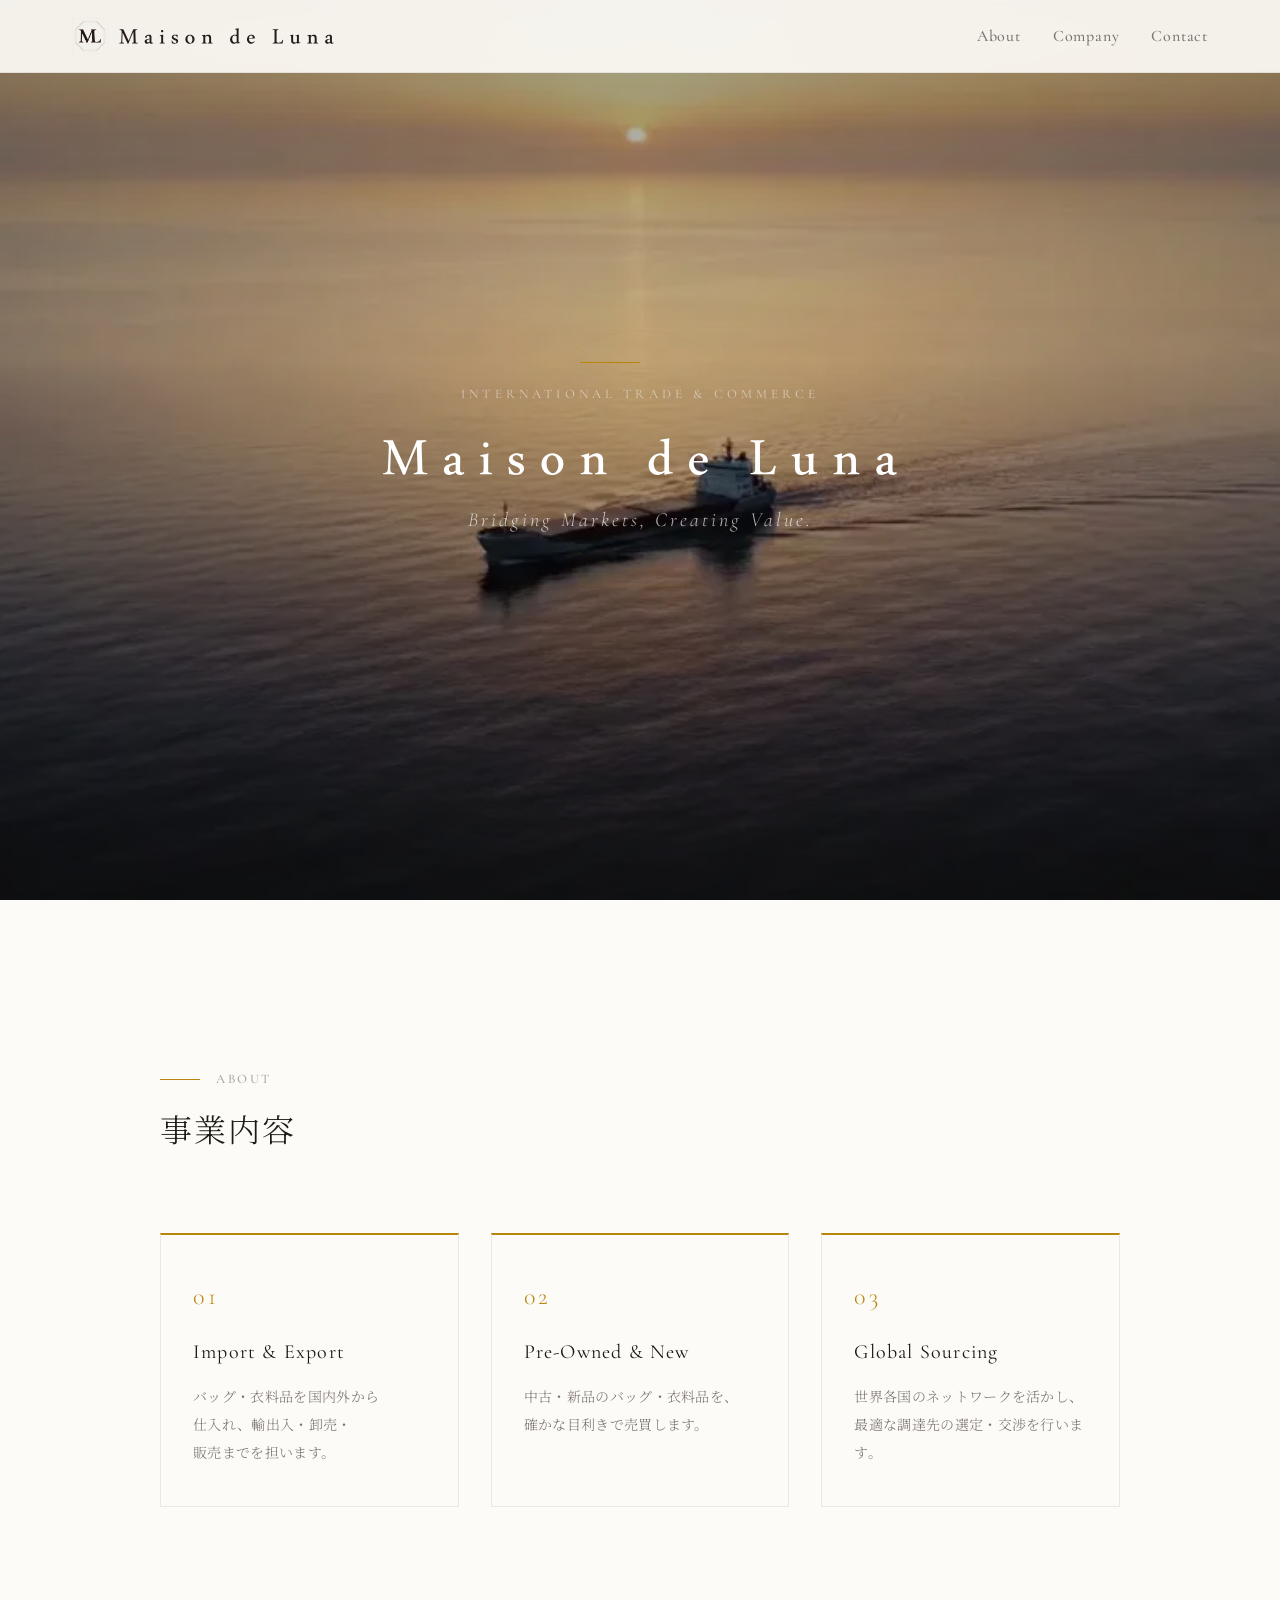
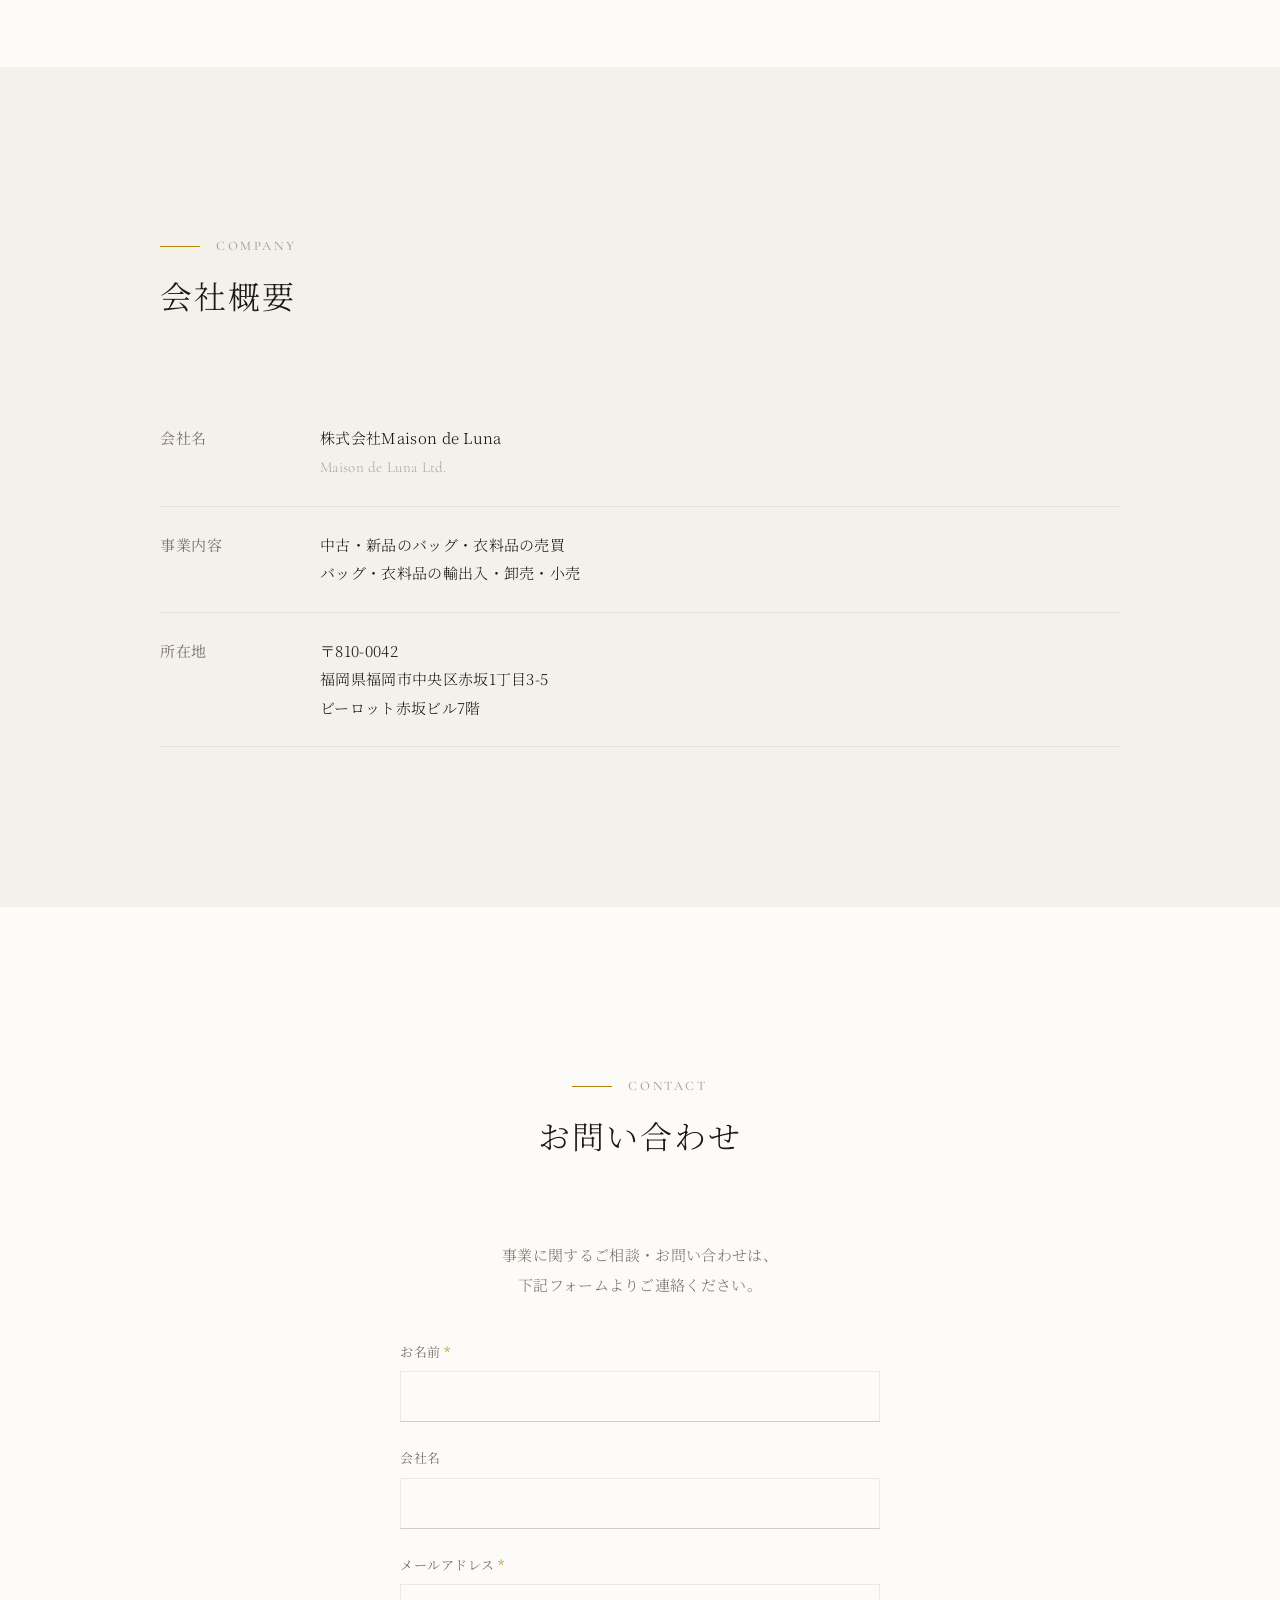
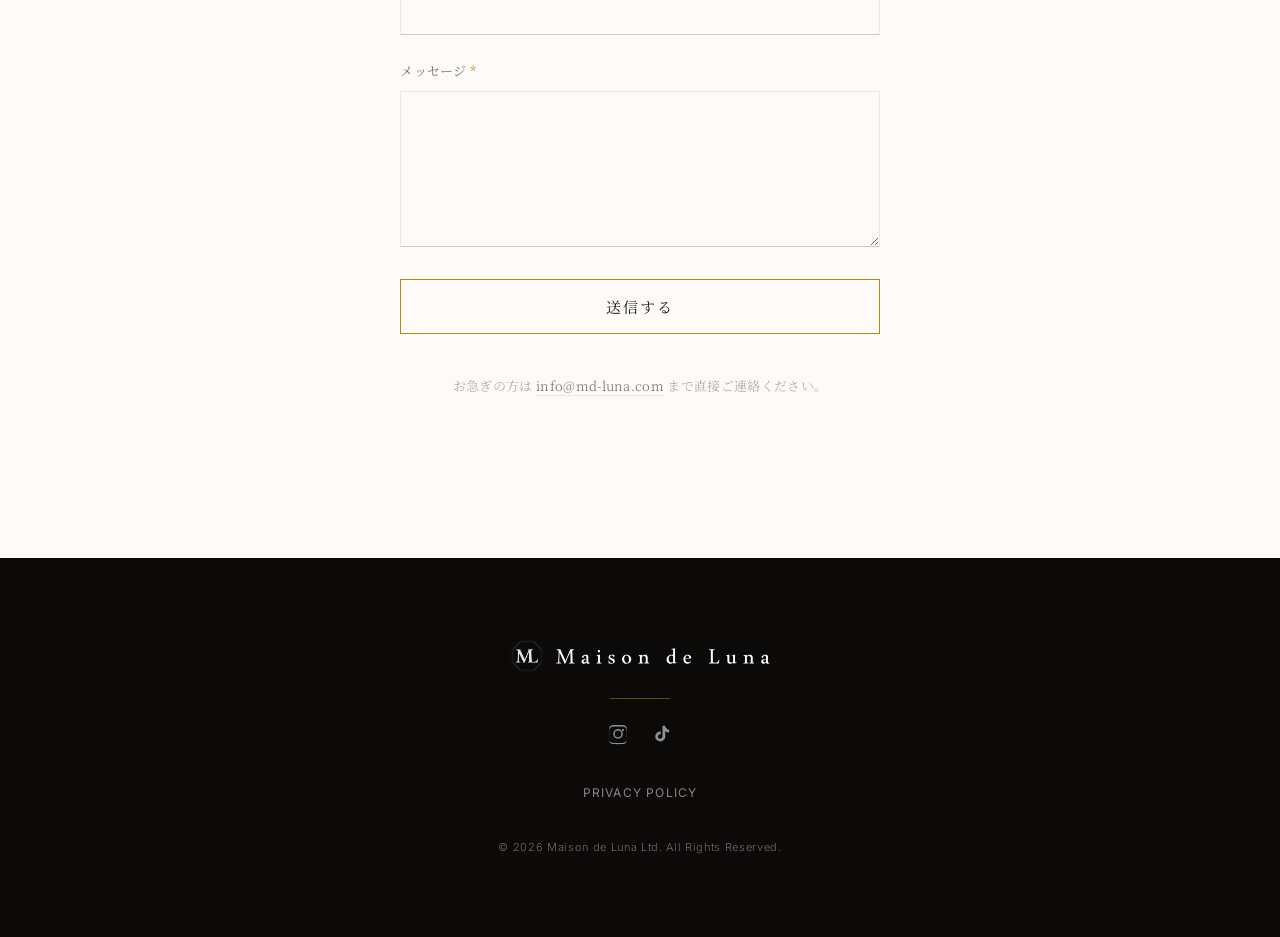
==== commit 553f24fe: "content: 所在地を福岡市中央区赤坂（ビーロット赤坂ビル7階）へ変更" ====
--- a/index.html
+++ b/index.html
@@ -105,7 +105,7 @@
           </tr>
           <tr>
             <th>所在地</th>
-            <td>福岡県久留米市北野町十郎丸2278番地12</td>
+            <td>〒810-0042<br>福岡県福岡市中央区赤坂1丁目3-5<br>ビーロット赤坂ビル7階</td>
           </tr>
         </tbody>
       </table>
--- a/styles.css
+++ b/styles.css
@@ -426,8 +426,9 @@
 }
 
 .info-table__en {
-  font-family: var(--font-sans);
-  font-size: 0.8125rem;
+  font-family: var(--font-serif);
+  font-size: 0.9375rem;
+  letter-spacing: 0.02em;
   color: var(--color-text-light);
 }
 
